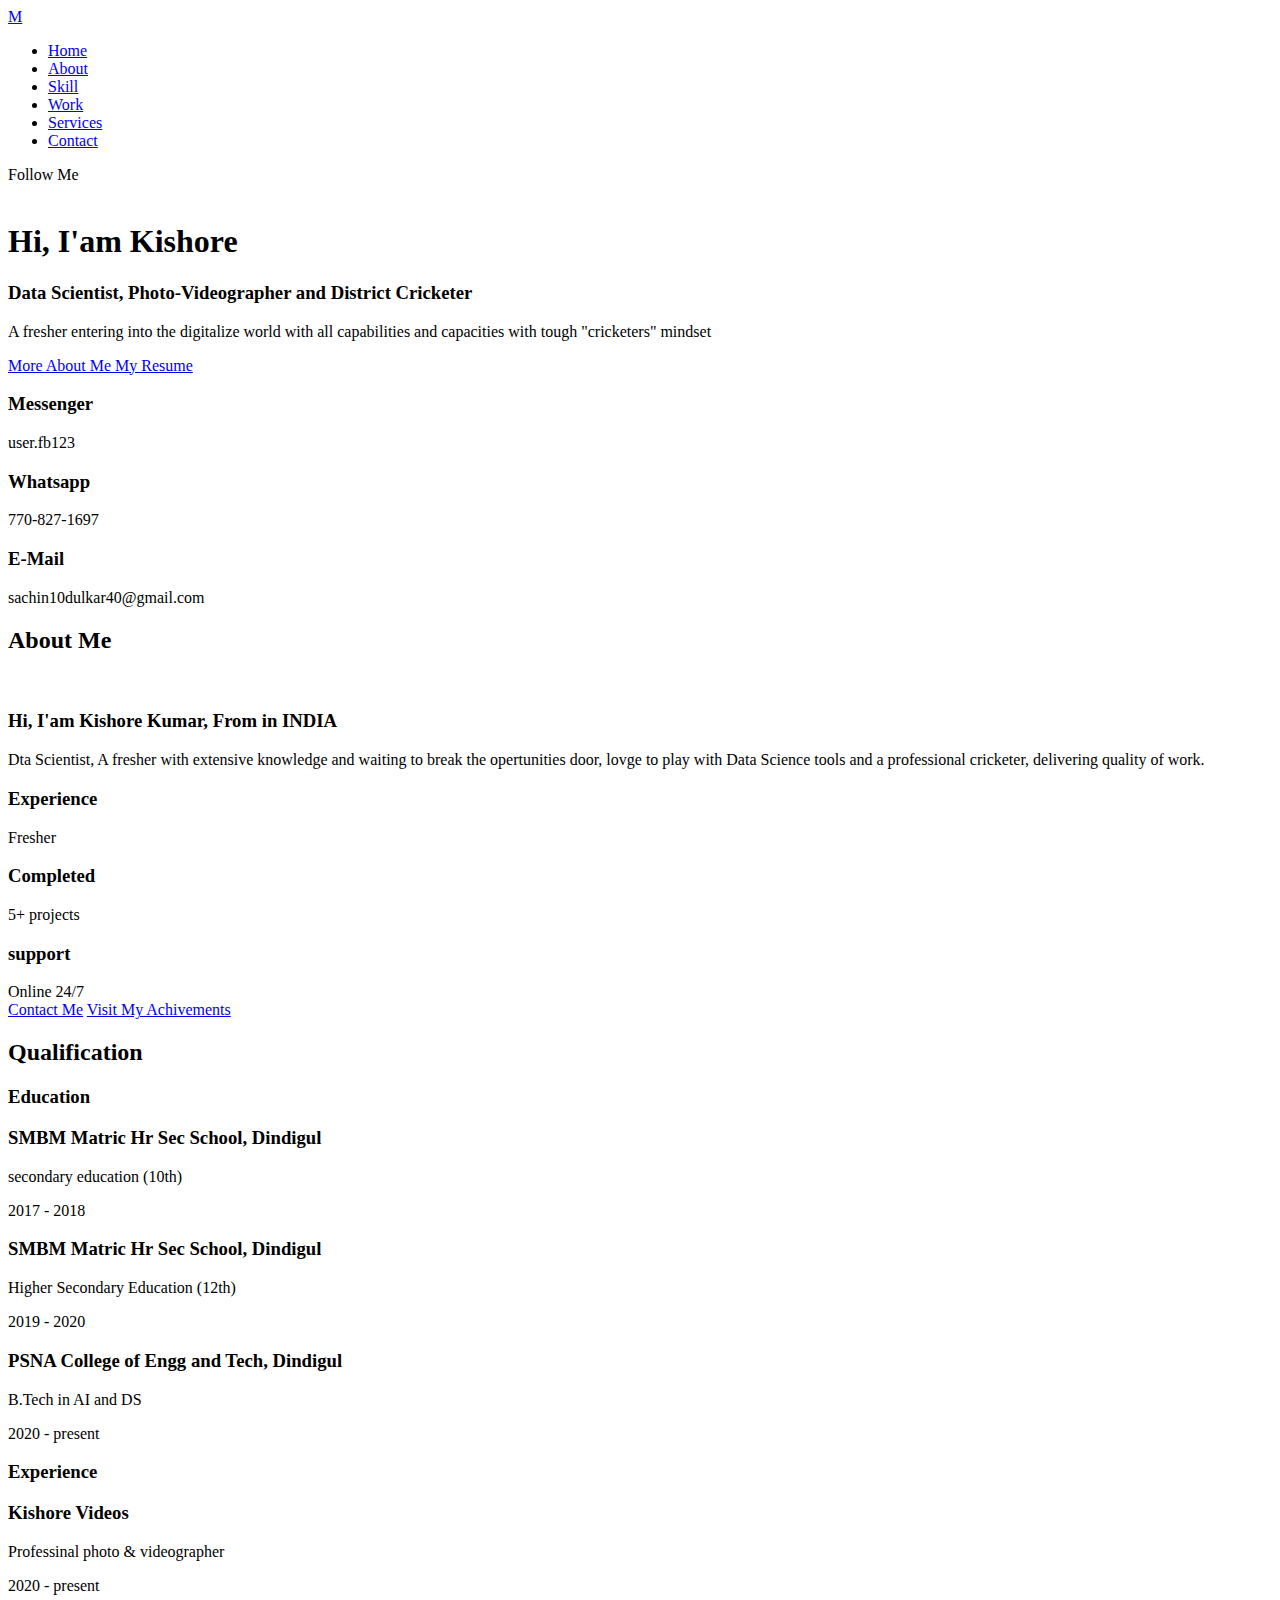
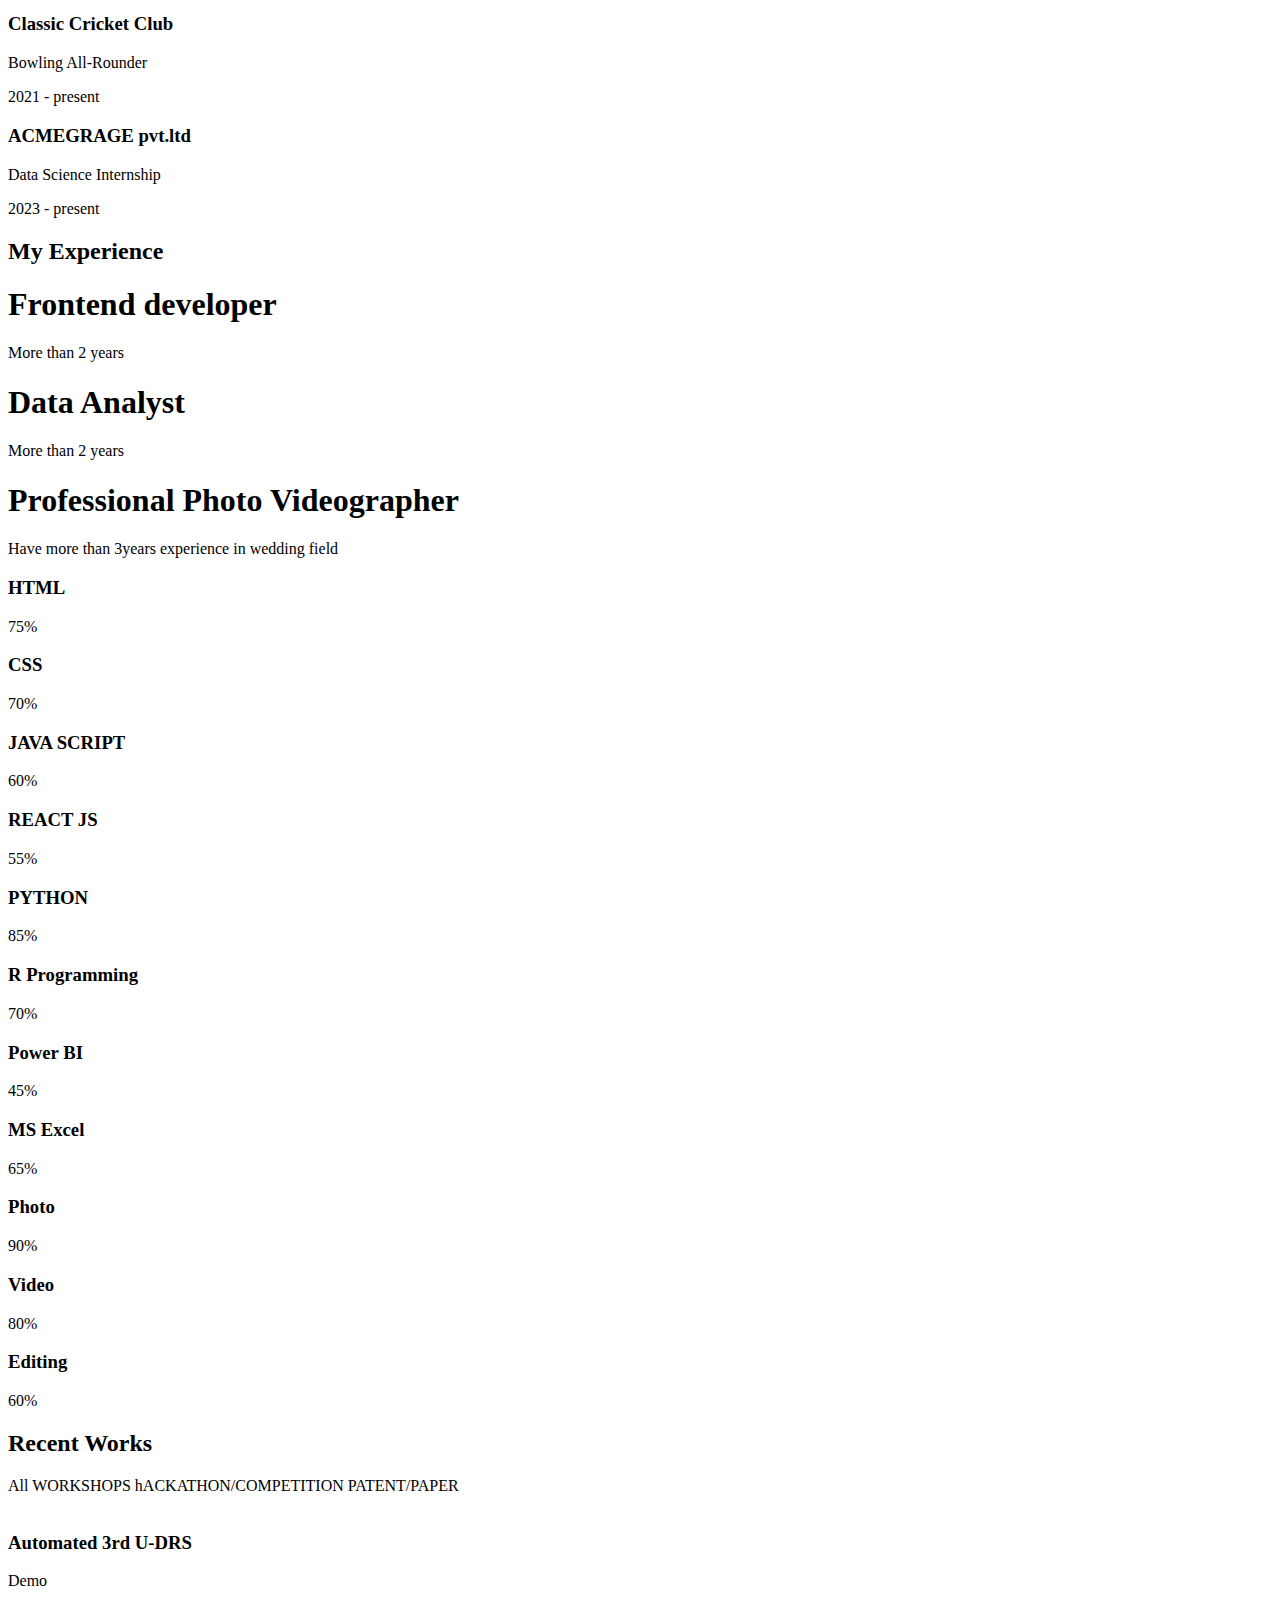
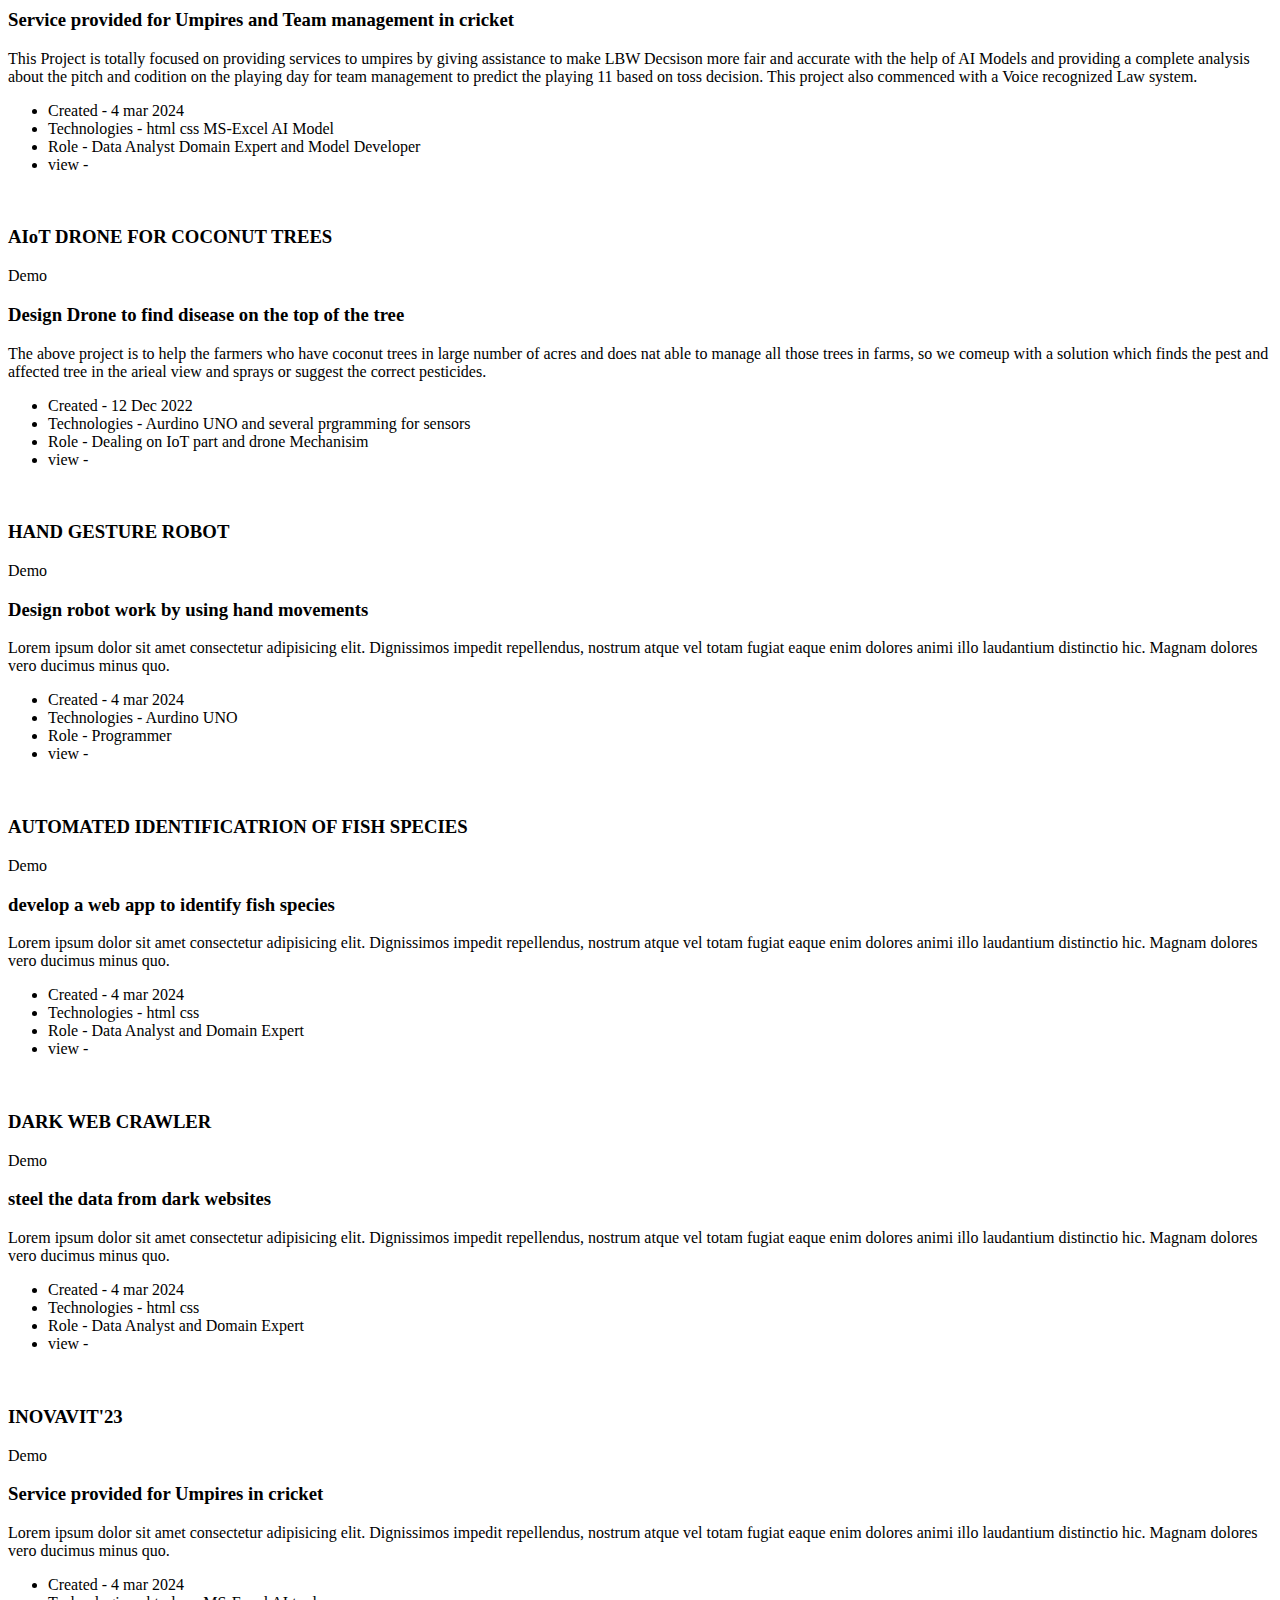
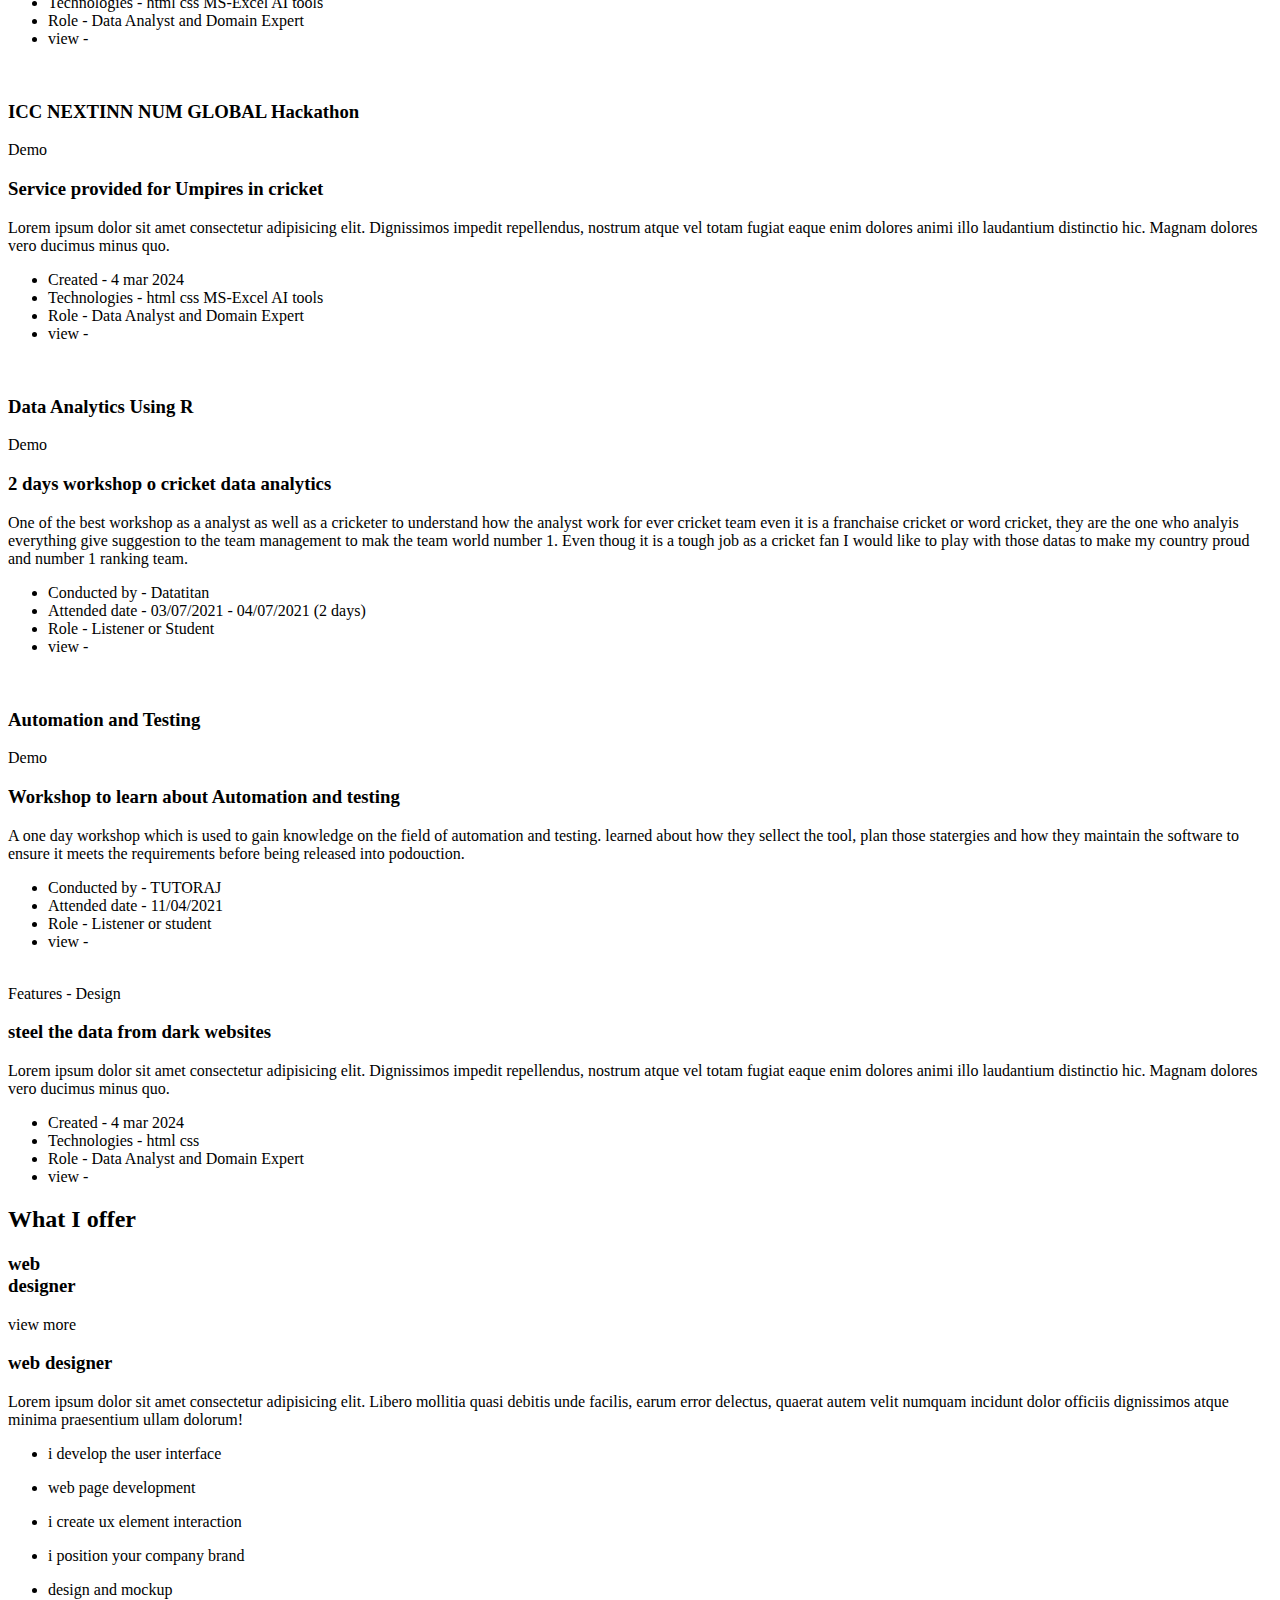
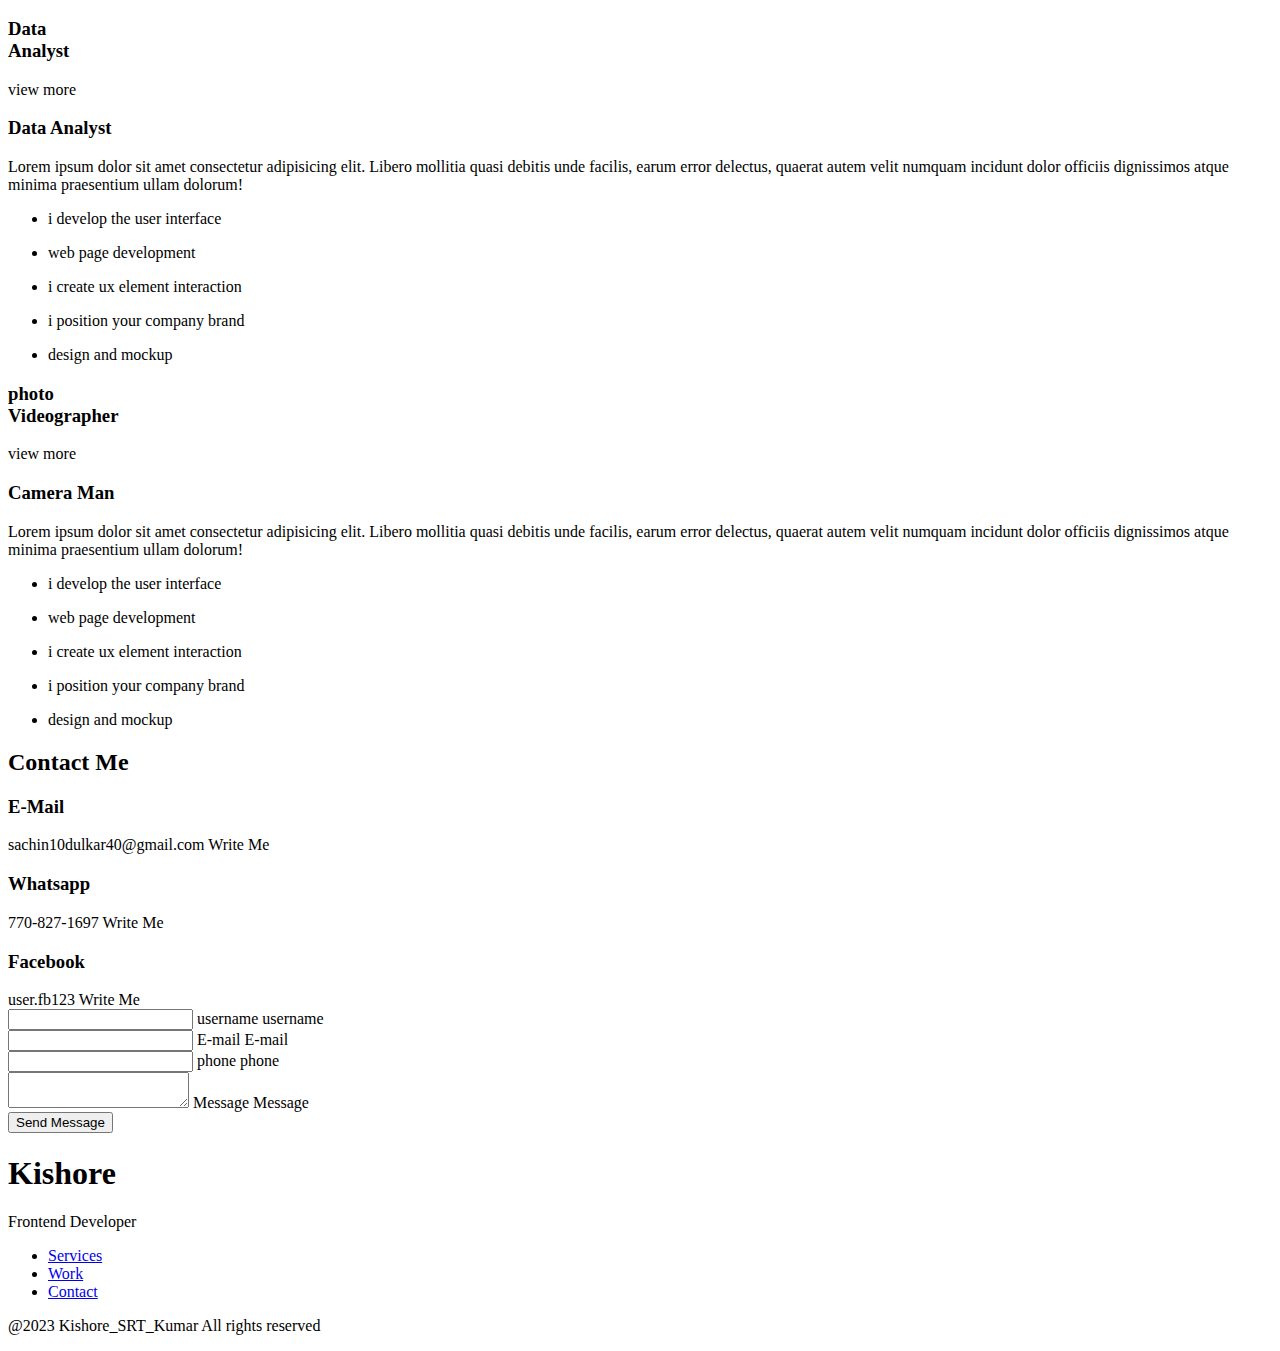
==== index.html @ acff7d3e "Add files via upload" ====
<!DOCTYPE html>
<html lang="en">
<head>
    <meta charset="UTF-8">
    <meta http-equiv="X-UA-Compatible" content="IE=edge">
    <meta name="viewport" content="width=device-width, initial-scale=1.0">
    <!--=============unicrons==================-->
    <link rel="stylesheet" href="https://unicons.iconscout.com/release/v4.0.8/css/line.css">

    <!-- ==============main==================-->
    <link rel="stylesheet" href="C:\Users\sachi\OneDrive\Desktop\main portfolio\style.css">

    <title>RESPONSIVE PORTFOLIO WEBSITE - KISHORE KUMAR</title>
</head>
<body>
    <!--=============SIDEBAR=======================-->
    <div class="nav__toggle" id="nav-toggle">
        <i class="uil uil-bars"></i>
    </div>
    <aside class="sidebar" id="sidebar">
        <nav class="nav">
            <div class="nav__logo">
                <a href="index.html" class="nav__logo-text">M</a>
            </div>

            <div class="nav__menu">
                <div class="menu">
                    <ul class="nav__list">
                        <li class="nav__item">
                            <a href="#home" class="nav__link active-link">Home</a>
                        </li>
                        <li class="nav__item">
                            <a href="#about" class="nav__link">About</a>
                        </li>
                        <li class="nav__item">
                            <a href="#skills" class="nav__link">Skill</a>
                        </li>
                        <li class="nav__item">
                            <a href="#work" class="nav__link">Work</a>
                        </li>
                        <li class="nav__item">
                            <a href="#services" class="nav__link">Services</a>
                        </li>
                        <li class="nav__item">
                            <a href="#contact" class="nav__link">Contact</a>
                        </li>
                    </ul>
                </div>
            </div>
            <div class="btn__share">
                <i class="uil uil-share-alt social__share"></i>
            </div>

            <div class="nav__close" id="nav-close">
                <i class="uil uil-times"></i>
            </div>
        </nav>
    </aside>



    <!--=============MAIN=========================-->
    <main class="main">
        <!-- =========== home =============-->
        <section class="home" id="home">
            <div class="home__container container grid">
                <div class="home__social">
                    <span class="home__social-follow">Follow Me</span>
                    <div class="home__social-links">
                        <a href="https://www.facebook.com/profile.php?id=100059919452639&mibextid=ZbWKwL" target="_blank" class="home__social-link">
                            <i class="uil uil-facebook-f"></i>
                        </a>
                        <a href="https://instagram.com/_t0ruk_makt0_?igshid=MzNlNGNkZWQ4Mg==" target="_blank" class="home__social-link">
                            <i class="uil uil-instagram"></i>
                        </a>
                        <a href="https://www.facebook.com/profile.php?id=100059919452639&mibextid=ZbWKwL" target="_blank" class="home__social-link">
                            <i class="uil uil-linkedin-alt"></i>
                        </a>
                        <a href="https://cricheroes.in/player-profile/11528991/Kishore-kumar" target="_blank" class="home__social-link">
                            <i class="uil uil-tennis-ball"></i>
                        </a>
                    </div>
                </div>

                <img src="C:\Users\sachi\OneDrive\Desktop\main portfolio\home img.jpg" alt="" class="home__img">
                <div class="home__data">
                    <h1 class="home__title">Hi, I'am Kishore</h1>
                    <h3 class="home__subtitle">Data Scientist, Photo-Videographer and District Cricketer</h3>
                    <p class="home__description">A fresher entering into the digitalize world with all capabilities and capacities with tough "cricketers" mindset</p>
                    <a href="#about" class="button"><i class="uil uil-user button__icon"></i>
                    More About Me
                    </a>
                    <a href="https://drive.google.com/file/d/1rPDq2zQLN127MiNnjxz1izMd4BYCTi8-/view?usp=drive_link" class="button"><i class="uil uil-user button__icon"></i>
                    My Resume
                    </a>
                </div>

                <div class="my__info">
                    <div class="info__item">
                        <i class="uil uil-facebook-messenger info__icon"></i>

                        <div>
                            <h3 class="info__title">Messenger</h3>
                            <span class="info__subtitle">user.fb123</span>
                        </div>
                    </div>

                    <div class="info__item">
                        <i class="uil uil-whatsapp info__icon"></i>

                        <div>
                            <h3 class="info__title">Whatsapp</h3>
                            <span class="info__subtitle">770-827-1697</span>
                        </div>
                    </div>

                    <div class="info__item">
                        <i class="uil uil-envelope-edit info__icon"></i>

                        <div>
                            <h3 class="info__title">E-Mail</h3>
                            <span class="info__subtitle">sachin10dulkar40@gmail.com</span>
                        </div>
                    </div>
                </div>
            </div>
        </section>

        <!--======about=======-->
        <section class="about section" id="about">
            <h2 data-heading="My Intro" class="section__title">About Me</h2>

            <div class="about__container container grid">
                <img src="C:\Users\sachi\OneDrive\Desktop\main portfolio\home img.png" alt="" class="about__img">

                <div class="about__data">
                    <h3 class="about__heading">Hi, I'am Kishore Kumar, From in INDIA</h3>
                    <p class="about__description">Dta Scientist, A fresher with extensive knowledge and waiting to break the opertunities door,
                        lovge to play with Data Science tools and a professional cricketer, delivering quality of work.</p>
                        <div class="about__info grid">
                            <div class="about__box">
                                <i class="uil uil-award about__icon"></i>
                                <h3 class="about__title">Experience</h3>
                                <span class="about__subtitle">Fresher</span>
                            </div>

                            <div class="about__box">
                                <i class="uil uil-suitcase-alt about__icon"></i>
                                <h3 class="about__title">Completed</h3>
                                <span class="about__subtitle">5+ projects</span>
                            </div>

                            <div class="about__box">
                                <i class="uil uil-headphones-alt about__icon"></i>
                                <h3 class="about__title">support</h3>
                                <span class="about__subtitle">Online 24/7</span>
                            </div>
                        </div>
                        <a href="#contact" class="button"><i class="uil uil-navigator button__icon"></i>
                        Contact Me</a>

                        <a href="C:\Users\sachi\OneDrive\Desktop\main portfolio\certificate.html" class="button"><i class="uil uil-navigator button__icon"></i>
                            Visit My Achivements</a>
                </div>
            </div>
        </section>

        <!--======qualification=======-->
        <seciton class="qualification section">
            <h2 data-heading="My Journey" class="section__title">Qualification</h2>

            <div class="qualification__container container grid">
                <div class="Education">
                    <h3 class="qualification__title">
                        <i class="uil uil-graduation-cap"></i> Education
                    </h3>

                    <div class="timeline">
                        <div class="timeline__item">
                            <div class="circle__dot"></div>
                            <h3 class="timeline__title">SMBM Matric Hr Sec School, Dindigul</h3>
                            <p class="timeline__text">secondary education (10th)</p>
                            <span class="timeline__date"><i class="uil uil-calendar-alt"></i>
                            2017 - 2018
                            </span>
                        </div>

                        <div class="timeline__item">
                            <div class="circle__dot"></div>
                            <h3 class="timeline__title">SMBM Matric Hr Sec School, Dindigul</h3>
                            <p class="timeline__text">Higher Secondary Education (12th)</p>
                            <span class="timeline__date"><i class="uil uil-calendar-alt"></i>
                            2019 - 2020
                            </span>
                        </div>

                        <div class="timeline__item">
                            <div class="circle__dot"></div>
                            <h3 class="timeline__title">PSNA College of Engg and Tech, Dindigul</h3>
                            <p class="timeline__text">B.Tech in AI and DS</p>
                            <span class="timeline__date"><i class="uil uil-calendar-alt"></i>
                            2020 - present
                            </span>
                        </div>
                    </div>
                </div>

                <div class="experience">
                    <h3 class="qualification__title">
                        <i class="uil uil-suitcase"></i> Experience
                    </h3>

                    <div class="timeline">
                        <div class="timeline__item">
                            <div class="circle__dot"></div>
                            <h3 class="timeline__title">Kishore Videos</h3>
                            <p class="timeline__text">Professinal photo & videographer</p>
                            <span class="timeline__date"><i class="uil uil-calendar-alt"></i>
                            2020 - present
                            </span>
                        </div>

                        <div class="timeline__item">
                            <div class="circle__dot"></div>
                            <h3 class="timeline__title">Classic Cricket Club</h3>
                            <p class="timeline__text">Bowling All-Rounder</p>
                            <span class="timeline__date"><i class="uil uil-calendar-alt"></i>
                            2021 - present
                            </span>
                        </div>

                        <div class="timeline__item">
                            <div class="circle__dot"></div>
                            <h3 class="timeline__title">ACMEGRAGE pvt.ltd</h3>
                            <p class="timeline__text">Data Science Internship</p>
                            <span class="timeline__date"><i class="uil uil-calendar-alt"></i>
                            2023 - present
                            </span>
                        </div>
                    </div>
                </div>
            </div>
        </seciton>

        <!--======skill=======-->
        <section class="skills section" id="skills">
            <h2 data-heading="My Abilities" class="section__title">My Experience</h2>

            <div class="skills__container container grid">
                <div class="skills__tabs">
                    <div class="skills__header skills__active" data-target="#frontend">
                        <i class="uil uil-brackets-curly skills__icon"></i>

                        <div>
                            <h1 class="skills__title">Frontend developer</h1>
                            <span class="skills__subtitle">More than 2 years</span>
                        </div>
                        <i class="uil uil-angle-down skills__arrow"></i>
                    </div>

                    <div class="skills__header" data-target="#analytics">
                        <i class="uil uil-database skills__icon"></i>

                        <div>
                            <h1 class="skills__title">Data Analyst</h1>
                            <span class="skills__subtitle">More than 2 years</span>
                        </div>
                        <i class="uil uil-angle-down skills__arrow"></i>
                    </div>

                    <div class="skills__header" data-target="#Photo-Videographer">
                        <i class="uil uil-tennis-ball skills__icon"></i>

                        <div>
                            <h1 class="skills__title">Professional Photo Videographer</h1>
                            <span class="skills__subtitle">Have more than 3years experience in wedding field</span>
                        </div>
                        <i class="uil uil-angle-down skills__arrow"></i>
                    </div>
                </div>

                <div class="skills__content">
                    <div class="skills__group skills__active" data-content id="frontend">
                        <div class="skills__list grid">
                            <div class="skills__data">
                                <div class="skills__titles">
                                    <h3 class="skills__name">HTML</h3>
                                    <span class="skills__number">75%</span>
                                </div>
    
                                <div class="skills__bar">
                                    <span class="skills__percentage" style="width: 75%;"></span>
                                </div>
                            </div>

                            <div class="skills__data">
                                <div class="skills__titles">
                                    <h3 class="skills__name">CSS</h3>
                                    <span class="skills__number">70%</span>
                                </div>
    
                                <div class="skills__bar">
                                    <span class="skills__percentage" style="width: 70%;"></span>
                                </div>
                            </div>

                            <div class="skills__data">
                                <div class="skills__titles">
                                    <h3 class="skills__name">JAVA SCRIPT</h3>
                                    <span class="skills__number">60%</span>
                                </div>
    
                                <div class="skills__bar">
                                    <span class="skills__percentage" style="width: 60%;"></span>
                                </div>
                            </div>

                            <div class="skills__data">
                                <div class="skills__titles">
                                    <h3 class="skills__name">REACT JS</h3>
                                    <span class="skills__number">55%</span>
                                </div>
    
                                <div class="skills__bar">
                                    <span class="skills__percentage" style="width: 55%;"></span>
                                </div>
                            </div>
                        </div>
                    </div>

                    <div class="skills__group" data-content id="analytics">
                        <div class="skills__list grid">
                            <div class="skills__data">
                                <div class="skills__titles">
                                    <h3 class="skills__name">PYTHON</h3>
                                    <span class="skills__number">85%</span>
                                </div>
    
                                <div class="skills__bar">
                                    <span class="skills__percentage" style="width: 85%;"></span>
                                </div>
                            </div>

                            <div class="skills__data">
                                <div class="skills__titles">
                                    <h3 class="skills__name">R Programming</h3>
                                    <span class="skills__number">70%</span>
                                </div>
    
                                <div class="skills__bar">
                                    <span class="skills__percentage" style="width: 70%;"></span>
                                </div>
                            </div>

                            <div class="skills__data">
                                <div class="skills__titles">
                                    <h3 class="skills__name">Power BI</h3>
                                    <span class="skills__number">45%</span>
                                </div>
    
                                <div class="skills__bar">
                                    <span class="skills__percentage" style="width: 45%;"></span>
                                </div>
                            </div>

                            <div class="skills__data">
                                <div class="skills__titles">
                                    <h3 class="skills__name">MS Excel</h3>
                                    <span class="skills__number">65%</span>
                                </div>
    
                                <div class="skills__bar">
                                    <span class="skills__percentage" style="width: 65%;"></span>
                                </div>
                            </div>
                        </div>
                    </div>

                    <div class="skills__group" data-content id="Photo-Videographer">
                        <div class="skills__list grid">
                            <div class="skills__data">
                                <div class="skills__titles">
                                    <h3 class="skills__name">Photo</h3>
                                    <span class="skills__number">90%</span>
                                </div>
    
                                <div class="skills__bar">
                                    <span class="skills__percentage" style="width: 95%;"></span>
                                </div>
                            </div>

                            <div class="skills__data">
                                <div class="skills__titles">
                                    <h3 class="skills__name">Video</h3>
                                    <span class="skills__number">80%</span>
                                </div>
    
                                <div class="skills__bar">
                                    <span class="skills__percentage" style="width: 80%;"></span>
                                </div>
                            </div>

                            <div class="skills__data">
                                <div class="skills__titles">
                                    <h3 class="skills__name">Editing</h3>
                                    <span class="skills__number">60%</span>
                                </div>
    
                                <div class="skills__bar">
                                    <span class="skills__percentage" style="width: 60%;"></span>
                                </div>
                            </div>
                        </div>
                    </div>
                </div>
            </div>
        </section>

        <!--======work=======-->
        <section class ="work section" id="work">
            <h2 data-heading="My Portfolio" class="section__title">Recent Works</h2>

            <div class="work__filters">
                <span class="work__item active-work" data-filter="all">All</span>
                <span class="work__item" data-filter=".workshop">WORKSHOPS</span>
                <span class="work__item" data-filter=".handc">hACKATHON/COMPETITION</span>
                <span class="work__item" data-filter=".pandp">PATENT/PAPER</span>
               
           </div>
           <div class="work__container container grid">
               <div class="work__card mix pandp">
                   <img src="C:\Users\sachi\OneDrive\Desktop\main portfolio\drs IMAGE.jpeg" alt="" class="work__img">
                   <h3 class="work__title">Automated 3rd U-DRS</h3>
                   <span class="work__button">Demo
                       <i class="uil uil-arrow-right work__button-icon"></i>
                   </span>
                   <div class="portfolio__item-details">
                        <h3 class="details__title">Service provided for Umpires and Team management in cricket</h3>
                        <p class="details__description">This Project is totally focused on providing services to umpires by giving assistance to make LBW Decsison more fair and accurate with the help of AI Models and 
                            providing a complete analysis about the pitch and codition on the playing day for team management to predict the playing 11 based on toss decision. This project also commenced with a Voice recognized Law system.</p>
                        <ul class="details__info">
                            <li>Created - <span> 4 mar 2024</span></li>
                            <li>Technologies - <span> html css MS-Excel AI Model</span></li>
                            <li>Role - <span> Data Analyst Domain Expert and Model Developer</span></li>
                            <li>view - <span></li>
                        </ul>
                   </div>
               </div>


               <div class="work__card mix pandp">
                <img src="C:\Users\sachi\OneDrive\Desktop\main portfolio\drone img.jpg" alt="" class="work__img">
                <h3 class="work__title">AIoT DRONE FOR COCONUT TREES</h3>
                <span class="work__button">Demo
                    <i class="uil uil-arrow-right work__button-icon"></i>
                </span>
                <div class="portfolio__item-details">
                     <h3 class="details__title">Design Drone to find disease on the top of the tree</h3>
                     <p class="details__description">The above project is to help the farmers who have coconut trees in large number of acres and does nat able to manage all those trees in farms, so we comeup with a solution which finds the pest and affected tree in the arieal view and sprays or suggest the correct pesticides.</p>
                     <ul class="details__info">
                         <li>Created - <span> 12 Dec 2022</span></li>
                         <li>Technologies - <span> Aurdino UNO and several prgramming for sensors </span></li>
                         <li>Role - <span> Dealing on IoT part and drone Mechanisim</span></li>
                         <li>view - <span></li>
                     </ul>
                </div>
               </div>


               <div class="work__card mix workshop">
                <img src="C:\Users\sachi\OneDrive\Desktop\main portfolio\bot.jpg" alt="" class="work__img">
                <h3 class="work__title">HAND GESTURE ROBOT</h3>
                <span class="work__button">Demo
                    <i class="uil uil-arrow-right work__button-icon"></i>
                </span>
                <div class="portfolio__item-details">
                     <h3 class="details__title">Design robot work by using hand movements</h3>
                     <p class="details__description">Lorem ipsum dolor sit amet consectetur adipisicing elit. Dignissimos impedit repellendus, nostrum atque vel totam fugiat eaque enim dolores animi illo laudantium distinctio hic. Magnam dolores vero ducimus minus quo.</p>
                     <ul class="details__info">
                         <li>Created - <span> 4 mar 2024</span></li>
                         <li>Technologies - <span>Aurdino UNO </span></li>
                         <li>Role - <span> Programmer</span></li>
                         <li>view - <span></li>
                     </ul>
                </div>
               </div>


               <div class="work__card mix handc">
                <img src="C:\Users\sachi\OneDrive\Desktop\main portfolio\fish.jfif" alt="" class="work__img">
                <h3 class="work__title">AUTOMATED IDENTIFICATRION OF FISH SPECIES</h3>
                <span class="work__button">Demo
                    <i class="uil uil-arrow-right work__button-icon"></i>
                </span>
                <div class="portfolio__item-details">
                     <h3 class="details__title">develop a web app to identify fish species</h3>
                     <p class="details__description">Lorem ipsum dolor sit amet consectetur adipisicing elit. Dignissimos impedit repellendus, nostrum atque vel totam fugiat eaque enim dolores animi illo laudantium distinctio hic. Magnam dolores vero ducimus minus quo.</p>
                     <ul class="details__info">
                         <li>Created - <span> 4 mar 2024</span></li>
                         <li>Technologies - <span> html css </span></li>
                         <li>Role - <span> Data Analyst and Domain Expert</span></li>
                         <li>view - <span></li>
                     </ul>
                </div>
               </div>


               <div class="work__card mix handc">
                <img src="C:\Users\sachi\OneDrive\Desktop\main portfolio\dark web.jfif" alt="" class="work__img">
                <h3 class="work__title">DARK  WEB CRAWLER</h3>
                <span class="work__button">Demo
                    <i class="uil uil-arrow-right work__button-icon"></i>
                </span>
                <div class="portfolio__item-details">
                     <h3 class="details__title">steel the data from dark websites</h3>
                     <p class="details__description">Lorem ipsum dolor sit amet consectetur adipisicing elit. Dignissimos impedit repellendus, nostrum atque vel totam fugiat eaque enim dolores animi illo laudantium distinctio hic. Magnam dolores vero ducimus minus quo.</p>
                     <ul class="details__info">
                         <li>Created - <span> 4 mar 2024</span></li>
                         <li>Technologies - <span> html css </span></li>
                         <li>Role - <span> Data Analyst and Domain Expert</span></li>
                         <li>view - <span></li>
                     </ul>
                </div>
               </div>
              
               <div class="work__card mix handc">
                    <img src="C:\Users\sachi\OneDrive\Desktop\main portfolio\competition.jpg" alt="" class="work__img">
                    <h3 class="work__title">INOVAVIT'23</h3>
                    <span class="work__button">Demo
                        <i class="uil uil-arrow-right work__button-icon"></i>
                    </span>
                    <div class="portfolio__item-details">
                         <h3 class="details__title">Service provided for Umpires in cricket</h3>
                         <p class="details__description">Lorem ipsum dolor sit amet consectetur adipisicing elit. Dignissimos impedit repellendus, nostrum atque vel totam fugiat eaque enim dolores animi illo laudantium distinctio hic. Magnam dolores vero ducimus minus quo.</p>
                         <ul class="details__info">
                             <li>Created - <span> 4 mar 2024</span></li>
                             <li>Technologies - <span> html css MS-Excel AI tools</span></li>
                             <li>Role - <span> Data Analyst and Domain Expert</span></li>
                             <li>view - <span></li>
                         </ul>
                    </div>
                </div>
                
                <div class="work__card mix handc">
                        <img src="C:\Users\sachi\OneDrive\Desktop\main portfolio\icc.jpg" alt="" class="work__img">
                        <h3 class="work__title">ICC NEXTINN NUM GLOBAL Hackathon</h3>
                        <span class="work__button">Demo
                            <i class="uil uil-arrow-right work__button-icon"></i>
                        </span>
                        <div class="portfolio__item-details">
                            <h3 class="details__title">Service provided for Umpires in cricket</h3>
                            <p class="details__description">Lorem ipsum dolor sit amet consectetur adipisicing elit. Dignissimos impedit repellendus, nostrum atque vel totam fugiat eaque enim dolores animi illo laudantium distinctio hic. Magnam dolores vero ducimus minus quo.</p>
                            <ul class="details__info">
                                <li>Created - <span> 4 mar 2024</span></li>
                                <li>Technologies - <span> html css MS-Excel AI tools</span></li>
                                <li>Role - <span> Data Analyst and Domain Expert</span></li>
                                <li>view - <span></li>
                            </ul>
                        </div>
                    </div>
                    
                    <div class="work__card mix workshop">
                            <img src="C:\Users\sachi\OneDrive\Desktop\main portfolio\Data_Analytics.avif" alt="" class="work__img">
                            <h3 class="work__title">Data Analytics Using R</h3>
                            <span class="work__button">Demo
                                <i class="uil uil-arrow-right work__button-icon"></i>
                            </span>
                            <div class="portfolio__item-details">
                                <h3 class="details__title">2 days workshop o cricket data analytics</h3>
                                <p class="details__description">One of the best workshop as a analyst as well as a cricketer to understand how the analyst work for ever cricket team even it is a franchaise cricket or word cricket, they are the one who analyis everything give suggestion to the team management to mak the team world number 1. Even thoug it is a tough job as a cricket fan I would like to play with those datas to make my country proud and number 1 ranking team.</p>
                                <ul class="details__info">
                                    <li>Conducted by - <span> Datatitan</span></li>
                                    <li>Attended date - <span> 03/07/2021 - 04/07/2021 (2 days)</span></li>
                                    <li>Role - <span> Listener or Student</span></li>
                                    <li>view - <span></li>
                                </ul>
                            </div>
                        </div>
                        
                        <div class="work__card mix workshop">
                            <img src="C:\Users\sachi\OneDrive\Desktop\main portfolio\automation.png" alt="" class="work__img">
                            <h3 class="work__title">Automation and Testing</h3>
                            <span class="work__button">Demo
                                <i class="uil uil-arrow-right work__button-icon"></i>
                            </span>
                                <div class="portfolio__item-details">
                                    <h3 class="details__title">Workshop to learn about Automation and testing</h3>
                                    <p class="details__description">A one day workshop which is used to gain knowledge on the field of automation and testing. learned about how they sellect the tool, plan those statergies and how they maintain the software to ensure it meets the requirements before being released into podouction.</p>
                                    <ul class="details__info">
                                        <li>Conducted by - <span> TUTORAJ</span></li>
                                        <li>Attended date - <span>11/04/2021</span></li>
                                        <li>Role - <span> Listener or student</span></li>
                                        <li>view - <span></li>
                                    </ul>
                                </div>
                        </div>

               
            </div>
        </section>

        <!-- portfolio poupup -->
        <div class="portfolio__popup">
          <div class="portfolio__popup-inner">
            <div class="portfolio__popup-content grid">
                <span class="portfolio__popup-close"><i class="uil uil-times"></i></span>
                <div class="pp__thumbnail">
                    <img src="C:\Users\VIDEOS\OneDrive\Desktop\portfolio\dark web.jfif" alt="" class="portfolio__popup-img">
                </div>
                <div class="portfolio__popup-info">
                    <div class="portfolio__popup-subtitle">Features - <span>Design</span></div>
                    <div class="portfolio__popup-body">
                        <h3 class="details__title">steel the data from dark websites</h3>
                        <p class="details__description">Lorem ipsum dolor sit amet consectetur adipisicing elit. Dignissimos impedit repellendus, nostrum atque vel totam fugiat eaque enim dolores animi illo laudantium distinctio hic. Magnam dolores vero ducimus minus quo.</p>
                        <ul class="details__info">
                           <li>Created - <span> 4 mar 2024</span></li>
                           <li>Technologies - <span> html css </span></li>
                           <li>Role - <span> Data Analyst and Domain Expert</span></li>
                           <li>view - <span></li>
                        </ul>
                    </div>
                </div>
            </div>
          </div>
        </div>

        <!--======service=======-->
        <section class="services section" id="services">
            <h2 data-heading="Services" class="section__title">What I offer</h2>

            <div class="services__container container grid">
                <div class="services__content">
                    <div>
                        <i class="uil uil-web-grid services__icon"></i>
                        <h3 class="services__title"> web <br> designer</h3>
                    </div>

                    <span class="services__button">
                        view more <i class="uil uil-arrow-right services__button-icon"></i>
                    </span>

                    <div class="services__modal">
                        <div class="services__modal-content">
                            <i class="uil uil-times services__modal-close"></i>

                            <h3 class="services__modal-title">web designer</h3>
                            <p class="services__modal-description">Lorem ipsum dolor sit amet consectetur adipisicing elit. Libero mollitia quasi debitis unde facilis, earum error delectus, quaerat autem velit numquam incidunt dolor officiis dignissimos atque minima praesentium ullam dolorum!</p>

                            <ul class="services__modal-services grid">
                                <li class="services__modal-service">
                                    <i class="uil uil-check-circle services__modal-icon"></i>
                                    <p class="services__modal-info">i develop the user interface</p>
                                </li>
                                <li class="services__modal-service">
                                    <i class="uil uil-check-circle services__modal-icon"></i>
                                    <p class="services__modal-info">web page development</p>
                                </li>
                                <li class="services__modal-service">
                                    <i class="uil uil-check-circle services__modal-icon"></i>
                                    <p class="services__modal-info">i create ux element interaction</p>
                                </li>
                                <li class="services__modal-service">
                                    <i class="uil uil-check-circle services__modal-icon"></i>
                                    <p class="services__modal-info">i position your company brand</p>
                                </li>
                                <li class="services__modal-service">
                                    <i class="uil uil-check-circle services__modal-icon"></i>
                                    <p class="services__modal-info">design and mockup</p>
                                </li>
                            </ul>
                        </div>
                    </div>
                </div>

                <div class="services__content">
                    <div>
                        <i class="uil uil-database services__icon"></i>
                        <h3 class="services__title"> Data <br> Analyst</h3>
                    </div>

                    <span class="services__button">
                        view more <i class="uil uil-arrow-right services__button-icon"></i>
                    </span>

                    <div class="services__modal">
                        <div class="services__modal-content">
                            <i class="uil uil-times services__modal-close"></i>

                            <h3 class="services__modal-title">Data Analyst</h3>
                            <p class="services__modal-description">Lorem ipsum dolor sit amet consectetur adipisicing elit. Libero mollitia quasi debitis unde facilis, earum error delectus, quaerat autem velit numquam incidunt dolor officiis dignissimos atque minima praesentium ullam dolorum!</p>

                            <ul class="services__modal-services grid">
                                <li class="services__modal-service">
                                    <i class="uil uil-check-circle services__modal-icon"></i>
                                    <p class="services__modal-info">i develop the user interface</p>
                                </li>
                                <li class="services__modal-service">
                                    <i class="uil uil-check-circle services__modal-icon"></i>
                                    <p class="services__modal-info">web page development</p>
                                </li>
                                <li class="services__modal-service">
                                    <i class="uil uil-check-circle services__modal-icon"></i>
                                    <p class="services__modal-info">i create ux element interaction</p>
                                </li>
                                <li class="services__modal-service">
                                    <i class="uil uil-check-circle services__modal-icon"></i>
                                    <p class="services__modal-info">i position your company brand</p>
                                </li>
                                <li class="services__modal-service">
                                    <i class="uil uil-check-circle services__modal-icon"></i>
                                    <p class="services__modal-info">design and mockup</p>
                                </li>
                            </ul>
                        </div>
                    </div>
                </div>

                <div class="services__content">
                    <div>
                        <i class="uil uil-camera services__icon"></i>
                        <h3 class="services__title"> photo <br> Videographer</h3>
                    </div>

                    <span class="services__button">
                        view more <i class="uil uil-arrow-right services__button-icon"></i>
                    </span>

                    <div class="services__modal">
                        <div class="services__modal-content">
                            <i class="uil uil-times services__modal-close"></i>

                            <h3 class="services__modal-title">Camera Man</h3>
                            <p class="services__modal-description">Lorem ipsum dolor sit amet consectetur adipisicing elit. Libero mollitia quasi debitis unde facilis, earum error delectus, quaerat autem velit numquam incidunt dolor officiis dignissimos atque minima praesentium ullam dolorum!</p>

                            <ul class="services__modal-services grid">
                                <li class="services__modal-service">
                                    <i class="uil uil-check-circle services__modal-icon"></i>
                                    <p class="services__modal-info">i develop the user interface</p>
                                </li>
                                <li class="services__modal-service">
                                    <i class="uil uil-check-circle services__modal-icon"></i>
                                    <p class="services__modal-info">web page development</p>
                                </li>
                                <li class="services__modal-service">
                                    <i class="uil uil-check-circle services__modal-icon"></i>
                                    <p class="services__modal-info">i create ux element interaction</p>
                                </li>
                                <li class="services__modal-service">
                                    <i class="uil uil-check-circle services__modal-icon"></i>
                                    <p class="services__modal-info">i position your company brand</p>
                                </li>
                                <li class="services__modal-service">
                                    <i class="uil uil-check-circle services__modal-icon"></i>
                                    <p class="services__modal-info">design and mockup</p>
                                </li>
                            </ul>
                        </div>
                    </div>
                </div>
            </div>
        </section>

        <!--======contact=======-->
        <section class="contact section" id="contact">
            <h2 data-heading="Get in Touch" class="section__title">Contact Me</h2>

            <div class="contact__container container grid">
                <div class="contact__content">
                    <div class="contact__info">
                        <div class="contact__card">
                            <i class="uil uil-envelope-edit contact__card-icon"></i>
                            <h3 class="contact__card-title">E-Mail</h3>
                            <span class="contact__card-data">sachin10dulkar40@gmail.com</span>
                            <span class="contact__button">
                                Write Me <i class="uil uil-arrow-right contact__button-icon"></i>
                            </span>
                        </div>

                        <div class="contact__card">
                            <i class="uil uil-whatsapp contact__card-icon"></i>
                            <h3 class="contact__card-title">Whatsapp</h3>
                            <span class="contact__card-data">770-827-1697</span>
                            <span class="contact__button">
                                Write Me <i class="uil uil-arrow-right contact__button-icon"></i>
                            </span>
                        </div>

                        <div class="contact__card">
                            <i class="uil uil-facebook-messenger contact__card-icon"></i>
                            <h3 class="contact__card-title">Facebook</h3>
                            <span class="contact__card-data">user.fb123</span>
                            <span class="contact__button">
                                Write Me <i class="uil uil-arrow-right contact__button-icon"></i>
                            </span>
                        </div>
                    </div>
                </div>

                <div class="contact__content">
                    <form action="" class="contact__form">
                        <div class="input__container">
                            <input type="text" class="input">
                            <label for="">username</label>
                            <span>username</span>
                        </div>
                        <div class="input__container">
                            <input type="email" class="input">
                            <label for="">E-mail</label>
                            <span>E-mail</span>
                        </div>
                        <div class="input__container">
                            <input type="tel" class="input">
                            <label for="">phone</label>
                            <span>phone</span>
                        </div>
                        <div class="input__container textarea">
                            <textarea name="" id="" class="input"></textarea>
                            <label for="">Message</label>
                            <span>Message</span>
                        </div>
                        <button type="submit" class="button"><i class="uil uil-navigator button__icon"></i>
                            Send Message
                        </button>
                    </form>
                </div>
            </div>
        </section>

        <!--============footer==================-->
        <footer class="footer">
            <div class="footer__bg">
                <div class="footer__container container grid">
                    <div>
                        <h1 class="footer__title">Kishore</h1>
                        <span class="footer__subtitle">Frontend Developer</span>
                    </div>

                    <ul class="footer__links">
                        <li>
                            <a href="#services" class="footer__link">Services</a>
                        </li>
                        <li>
                            <a href="#work" class="footer__link">Work</a>
                        </li>
                        <li>
                            <a href="#contact" class="footer__link">Contact</a>
                        </li>
                    </ul>

                    <div class="footer__socials">
                        <a href="https://www.facebook.com/" target="_blank" class="footer__social">
                            <i class="uil uil-facebook-f"></i>
                        </a>
                        <a href="https://www.instagram.com/" target="_blank" class="footer__social">
                            <i class="uil uil-instagram"></i>
                        </a>
                        <a href="https://www.linkedin.com/" target="_blank" class="footer__social">
                            <i class="uil uil-linkedin-alt"></i>
                        </a>
                    </div>
                </div>

                <p class="footer__copy">@2023 Kishore_SRT_Kumar All rights reserved</p>
            </div>
        </footer>


    </main>
    

    <!--===============mixupfilter==============-->
    <script src ="C:\Users\sachi\OneDrive\Desktop\main portfolio\mixitup.min.js"></script>

    <!--===============main js==============-->
    <script src="C:\Users\sachi\OneDrive\Desktop\main portfolio\main.js"></script>
</body>
</html>
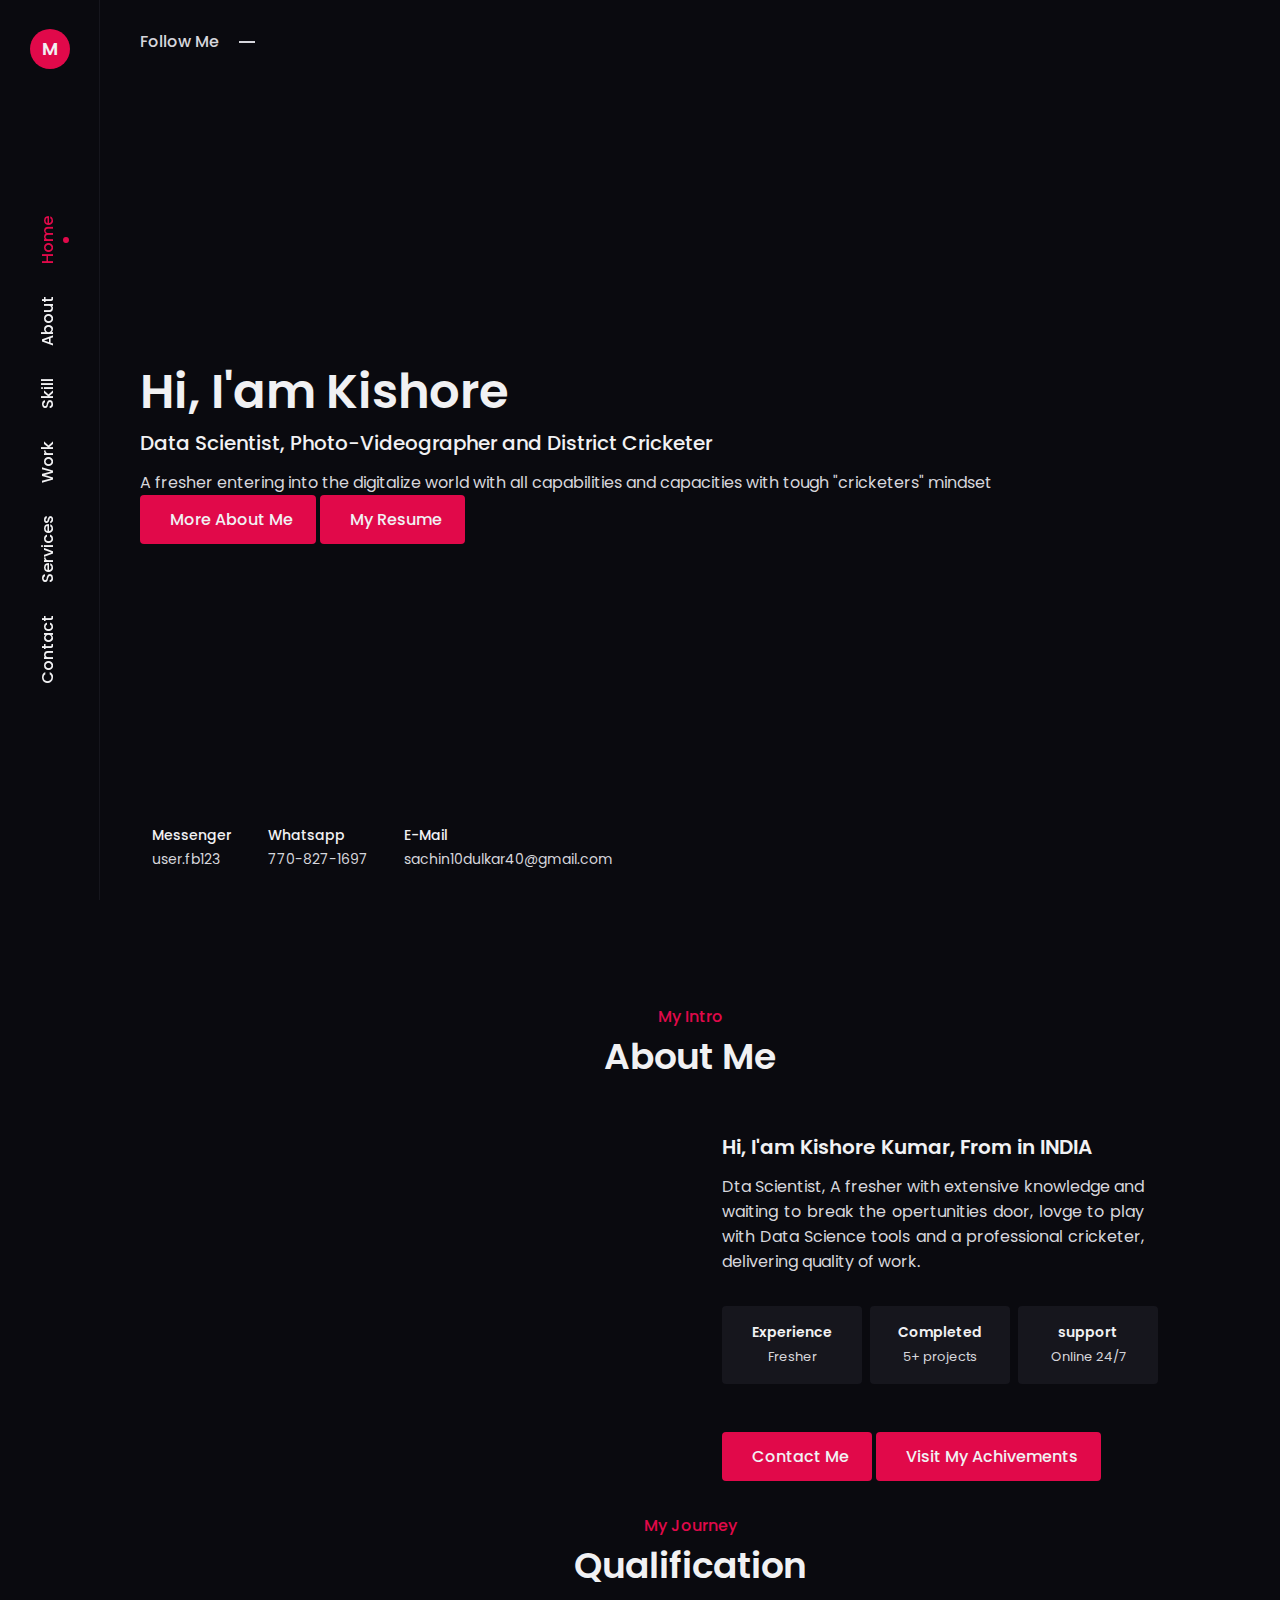
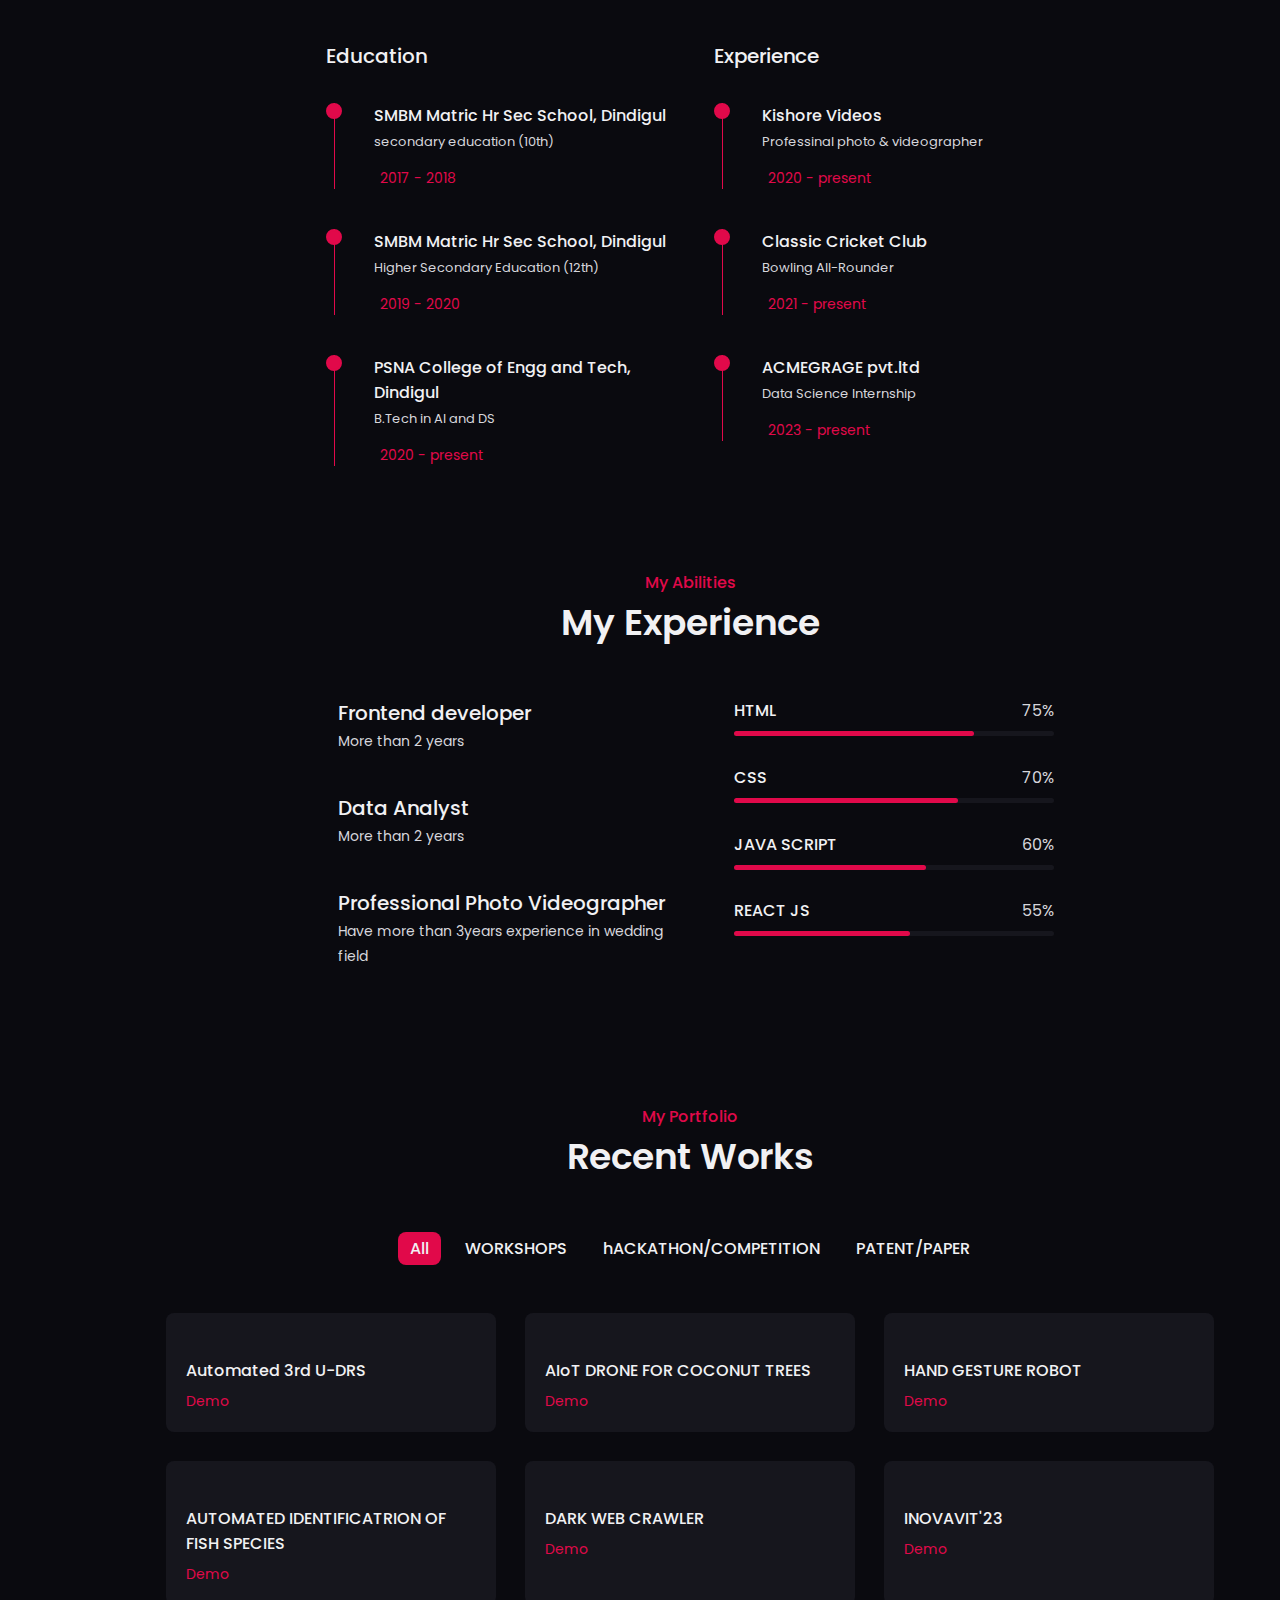
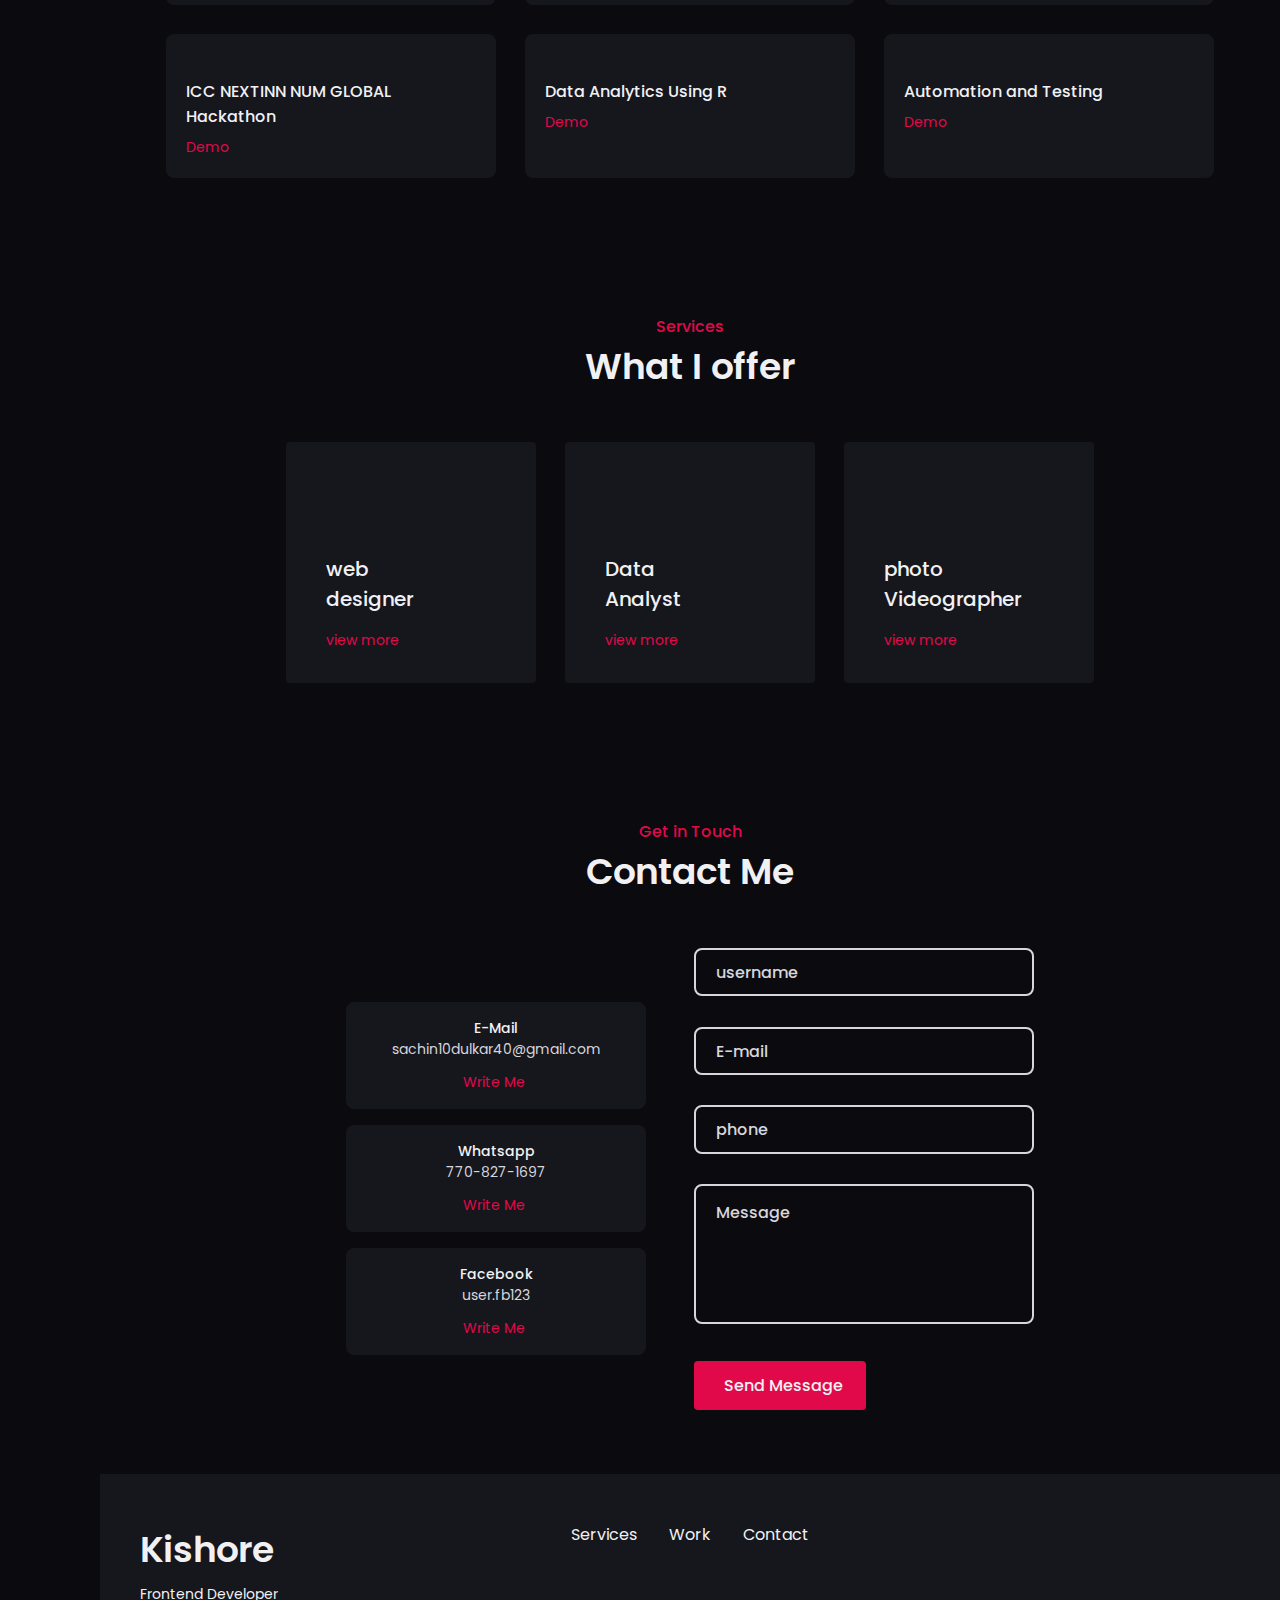
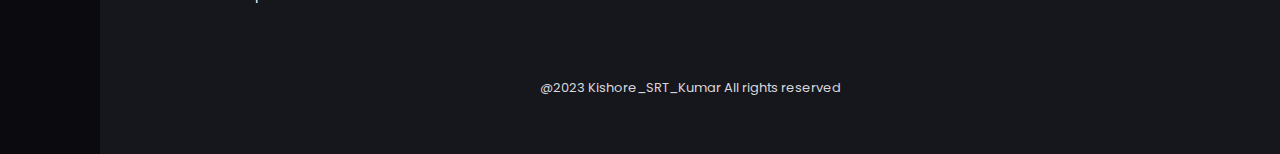
==== commit a64f5129: "Update index.html" ====
--- a/index.html
+++ b/index.html
@@ -8,7 +8,7 @@
     <link rel="stylesheet" href="https://unicons.iconscout.com/release/v4.0.8/css/line.css">
 
     <!-- ==============main==================-->
-    <link rel="stylesheet" href="C:\Users\sachi\OneDrive\Desktop\main portfolio\style.css">
+    <link rel="stylesheet" href="style.css">
 
     <title>RESPONSIVE PORTFOLIO WEBSITE - KISHORE KUMAR</title>
 </head>
@@ -874,4 +874,4 @@
     <!--===============main js==============-->
     <script src="C:\Users\sachi\OneDrive\Desktop\main portfolio\main.js"></script>
 </body>
-</html>+</html>
--- a/style.css
+++ b/style.css
@@ -0,0 +1,1467 @@
+/*===================== google fonts==================*/
+@import url('https://fonts.googleapis.com/css2?family=Poppins:wght@300;400;500;600&display=swap');
+
+/*======================variable css==================*/
+:root {
+    /*=======colors=====*/
+    --hue-color:242;
+
+    /* hsl color mode */
+    --skin-color: hsl(342, 92%, 46%);
+    --title-color: hsl(var(--hue-color), 8%, 95%);
+    --text-color: hsl(var(--hue-color), 8%, 85%);
+    --body-color: hsl(var(--hue-color), 19%, 5%);
+    --box-color: hsl(var(--hue-color), 14%, 10%);
+    --scroll-bar-color: hsl(var(--hue-color), 12%, 38%);
+    --scroll-thumb-color: hsl(var(--hue-color), 12%, 26%);
+    /*============ font and typography=========*/
+    --body-font: 'poppins', sans-serif;
+
+    /* .5rem = 8px, 1rem = 16px, 1.5rem = 24px ... */
+    --biggest-font-size: 3rem;
+    --h1-font-size: 2.25rem;
+    --h2-font-size: 1.5rem;
+    --h3-font-size: 1.25rem;
+    --normal-font-size: 1rem;
+    --small-font-size: .875rem;
+    --smaller-font-size: .813rem;
+
+    /*========= font weight =====*/
+    --font-medium: 500;
+    --font-bold: 600;
+
+    /*=======margenes bottom ========*/
+    --mb-0-25: .25rem;
+    --mb-0-5: .5rem;
+    --mb-0-75: .75rem;
+    --mb-1: 1rem;
+    --mb-1-5: 1.5rem;
+    --mb-2: 2rem;
+    --mb-2-5: 2.5rem;
+    --mb-3: 3rem;
+
+    /*======== z index ==========*/
+    --z-fixed: 10;
+    --z-model: 100;
+}
+
+/* responsive typography */
+@media screen and (max-width: 1024px) {
+    :root {
+        --biggest-font-size: 2rem;
+        --h1-font-size: 1.5rem;
+        --h2-font-size: 1.25rem;
+        --h3-font-size: 1.125rem;
+        --normal-font-size: .938rem;
+        --small-font-size: .813rem;
+        --smaller-font-size: .75rem;
+    }
+    
+}
+
+/* ====================== base ======================*/
+* {
+    margin: 0;
+    padding: 0;
+    box-sizing: border-box;
+}
+html {
+    scroll-behavior: smooth;
+}
+
+body,
+button,
+input {
+    font-family: var(--body-font);
+    font-size: var(--normal-font-size);
+}
+
+body {
+    background-color: var(--body-color);
+    color: var(--text-color);
+}
+
+h1, h2, h3 {
+    color: var(--title-color);
+    font-weight: var(--font-bold);
+}
+
+ul {
+    list-style: none;
+}
+
+a {
+    text-decoration: none;
+}
+
+img {
+    max-width: 100%;
+    height: auto;
+}
+
+button {
+    cursor: pointer;
+}
+
+button,
+input {
+    border: none;
+    outline: none;
+}
+
+/* ====================== layout ======================*/
+.container {
+    max-width: 1250px;
+    margin-left: auto;
+    margin-right: auto;
+}
+
+.grid {
+    display: grid;
+}
+
+/* ====================== reusable css class ======================*/
+.section {
+    padding: 6.5rem 0 2rem;
+}
+
+.section__title {
+    text-align: center;
+    font-size: var(--h1-font-size);
+    margin-bottom: var(--mb-3);
+}
+
+.section__title::before {
+    content: attr(data-heading);
+    display: block;
+    font-size: var(--normal-font-size);
+    font-weight: var(--font-medium);
+    color: var(--skin-color);
+}
+
+/* ====================== sidebar ======================*/
+.sidebar {
+    position: fixed;
+    width: 100px;
+    height: 100vh;
+    background-color: var(--body-color);
+    border-right: 1px solid var(--box-color);
+    transition: .5s;
+}
+
+.nav__logo {
+    position: absolute;
+    left: 0;
+    right: 0;
+    top: 1.8rem;
+    width: 40px;
+    height: 40px;
+    border-radius: 50%;
+    background-color: var(--skin-color);
+    text-align: center;
+    margin: auto;
+}
+
+.nav__logo-text {
+    font-size: 1.125rem;
+    color: var(--title-color);
+    font-weight: var(--font-bold);
+    line-height: 40px;
+}
+
+.nav__menu {
+    position: fixed;
+    transform: rotate(-90deg) translateX(-100%);
+    transform-origin: left top;
+    width: 100vh;
+}
+
+.menu {
+    display: flex;
+}
+
+.nav__list {
+    display: flex;
+    flex-direction: row-reverse;
+    margin: -2px auto 0 auto;
+}
+
+.nav__link {
+    float: right;
+    height: 100%;
+    line-height: 100px;
+    padding: 0 1rem;
+    color: var(--title-color);
+    font-weight: var(--font-medium);
+    position: relative;
+    transition: .4s;
+}
+
+.btn__share {
+    position: absolute;
+    bottom: 1.8rem;
+    left: 0;
+    right: 0;
+    text-align: center;
+}
+
+.social__share {
+    font-size: 1.5rem;
+}
+
+.nav__toggle {
+    height: 32px;
+    width: 36px;
+    cursor: pointer;
+    position: fixed;
+    right: 1.5rem;
+    top: 2rem;
+    font-size: 1.2rem;
+    border-radius: .25rem;
+    background-color: var(--skin-color);
+    color: var(--title-color);
+    display: none;
+    justify-content: center;
+    align-items: center;
+}
+
+.nav__close {
+    font-size: 1.5rem;
+    position: absolute;
+    top: 1rem;
+    right: 1.25rem;
+    cursor: pointer;
+    display: none;
+}
+
+/*active link*/
+.nav__link.active-link, .nav__link:hover {
+    color: var(--skin-color);
+}
+
+.nav__link.active-link::after, .nav__link:hover::after {
+    position: absolute;
+    content: '';
+    width: 6px;
+    height: 6px;
+    background-color: var(--skin-color);
+    border-radius: 50%;
+    bottom: 1.8rem;
+    left: 0;
+    right: 0;
+    margin: auto;
+}
+
+/* ====================== main ======================*/
+.main {
+    margin-left: 100px;
+}
+
+/* ====================== home section ======================*/
+.home {
+    background: url('file:///C:/Users/sachi/OneDrive/Desktop/main%20portfolio/home%20img.jpg');
+    background-size: cover;
+    background-position: right right;
+    height: 100vh;
+}
+
+.home__container {
+    position: relative;
+    height: 100%;
+    align-items: center;
+}
+
+.home__social {
+    position: absolute;
+    top: 1.8rem;
+    left: 0;
+    display: flex;
+    align-items: center;
+    column-gap: 3.5rem;
+}
+
+.home__social-follow {
+    font-weight: var(--font-medium);
+    position: relative;
+}
+
+.home__social-follow::after {
+    content: '';
+    position: absolute;
+    width: 1rem;
+    height: 2px;
+    background-color: var(--text-color);
+    right: -45%;
+    top: 50%;
+}
+
+
+.home__social-links {
+    display: inline-flex;
+    column-gap: 1rem;
+}
+
+.home__social-link {
+    font-size: 1.08rem;
+    color: var(--text-color);
+    transition: .4s;
+}
+
+.home__social-link:hover {
+    transform: translateY(.25rem);
+}
+
+.home__img {
+    display: none ;
+}
+
+.home__title {
+    font-size: var(--biggest-font-size);
+}
+
+.home__subtitle {
+    font-size: var(--h3-font-size);
+    font-weight: var(--font-medium);
+    margin-bottom: var(--mb-0-75);
+}
+
+.home__desription {
+    max-width: 450px;
+    margin-bottom: var(--mb-2-5);
+}
+
+.my__info {
+    display: flex;
+    column-gap: 1.5rem;
+    position: absolute;
+    left: 0;
+    bottom: 1.8rem;
+}
+
+.info__item {
+    display: flex;
+    align-items: center;
+}
+
+.info__title,
+.info__subtitle {
+    font-size: var(--small-font-size);
+}
+
+.info__title {
+    font-weight: var(--font-medium);
+}
+
+.info__icon {
+    font-size: 1.8rem;
+    color: var(--skin-color);
+    margin-right: var(--mb-0-75);
+}
+
+/* ====================== button ======================*/
+.button {
+    display: inline-flex;
+    align-items: center;
+    column-gap: .5rem;
+    background-color: var(--skin-color);
+    color: var(--title-color);
+    padding: .75rem 1.4rem;
+    border-radius: .25rem;
+    font-weight: var(--font-medium);
+    position: relative;
+    z-index: 1;
+}
+
+.button::after {
+    position: absolute;
+    content: '';
+    left: 0;
+    top: 0;
+    width: 100%;
+    height: 100%;
+    background-color: #343a40 ;
+    z-index: -1;
+    transform-origin: center;
+    transform: scale(0);
+    border-radius: .25rem;
+    transition: .3s;
+}
+
+.button:hover::after {
+    transform: scale(1);
+}
+
+.button__icon {
+    font-size: 1.25rem;
+}
+
+/* ====================== about section ======================*/
+.about__container {
+    grid-template-columns: repeat(2, 1fr);
+    column-gap: 4rem;
+    align-items: center;
+}
+
+.about__img {
+    width: 480px;
+    border-radius: 0.75rem;
+    justify-self: center;
+}
+
+.about__heading {
+    font-size: var(--h3-font-size);
+    margin-bottom: var(--mb-0-75);
+}
+
+.about__description {
+    text-align: justify;
+    padding-right: 6rem;
+    margin-bottom: var(--mb-2);
+}
+
+.about__info {
+    grid-template-columns: repeat(3, 140px);
+    column-gap: .5rem;
+    margin-bottom: var(--mb-3); 
+}
+
+.about__box {
+    text-align: center;
+    border-radius: .25rem;
+    padding: 1rem 1.25rem;
+    background-color: var(--box-color);
+}
+
+.about__icon {
+    font-size: 1.5rem;
+    color: var(--skin-color);
+    margin-bottom: var(--mb-0-75);
+}
+
+.about__title {
+    font-size: var(--small-font-size);
+}
+
+.about__subtitle {
+    font-size: var(--smaller-font-size);
+}
+
+/* ====================== qualification section ======================*/
+.qualification__container {
+    grid-template-columns: repeat(2, 340px);
+    column-gap: 3rem;
+    justify-content: center;
+}
+
+.qualification__title {
+    font-size: var(--h3-font-size);
+    font-weight: var(--font-medium);
+    margin-bottom: var(--mb-2);
+}
+
+.timeline__item {
+    position: relative;
+    padding-left: 3rem;
+    margin-bottom: var(--mb-2-5);
+}
+
+.timeline__item:last-child {
+    margin-bottom: 0;
+}
+
+.timeline__item::before {
+    content: '';
+    width: 1px;
+    position: absolute;
+    left: .48rem;
+    top: 0;
+    height: 100%;
+    background-color: var(--skin-color);
+}
+
+.circle__dot {
+    position: absolute;
+    left: 0;
+    top: 0;
+    height: 1rem;
+    width: 1rem;
+    border: 2px solid var(--skin-color);
+    border-radius: 50%;
+    background-color: var(--skin-color);
+    transition: .3s;
+}
+
+.timeline__item:hover .ciricle__dot {
+    background-color: var(--body-color);
+}
+
+.timeline__title {
+    font-size: var(--normal-font-size);
+    font-weight: var(--font-medium);
+    margin-bottom: var(--mb-0-25);
+}
+
+.timeline__text {
+    font-size: var(--smaller-font-size);
+    margin-bottom: var(--mb-1);
+}
+
+.timeline__date {
+    display: flex;
+    align-items: center;
+    column-gap: .4rem;
+    font-size: var(--small-font-size);
+    color: var(--skin-color);
+}
+
+/* ====================== skill section ======================*/
+.skills__container {
+    grid-template-columns: 360px 320px;
+    column-gap: 3rem;
+    justify-content: center;
+}
+
+.skills__header {
+    display: flex;
+    align-items: center;
+    cursor: pointer;
+}
+
+.skills__header:not(:last-child) {
+    margin-bottom: var(--mb-2-5);
+}
+
+.skills__icon,
+.skills__arrow {
+    font-size: 2rem;
+    color: var(--skin-color);
+}
+
+.skills__icon {
+    margin-right: var(--mb-0-75);
+}
+
+.skills__title {
+    font-size: var(--h3-font-size);
+    font-weight: var(--font-medium);
+}
+
+.skills__subtitle {
+    font-size: var(--small-font-size);
+}
+
+.skills__arrow {
+    margin-left: auto;
+}
+
+.skills__active .skills__arrow {
+    transform: rotate(-90deg);
+    transition: .3s;
+}
+
+.skills [data-content] {
+    display: none;
+}
+
+.skills__active[data-content] {
+    display: block;
+}
+
+.skills__list {
+    row-gap: 1.8rem;
+}
+
+.skills__titles {
+    display: flex;
+    justify-content: space-between;
+    margin-bottom: var(--mb-0-5);
+}
+
+.skills__name {
+    font-size: var(--normal-font-size);
+    font-weight: var(--font-medium);
+}
+
+.skills__bar,
+.skills__percentage {
+    height: 5px;
+    border-radius: .25rem;
+}
+
+.skills__bar {
+    background-color: var(--box-color);
+}
+
+.skills__percentage {
+    display: block;
+    background-color: var(--skin-color);
+}
+
+/* ====================== work section ======================*/
+.work__container {
+    grid-template-columns: repeat(3, 330px);
+    gap: 1.8rem;
+    justify-content: center;
+    padding-top: 1rem;
+}
+
+.work__filters {
+    display: flex;
+    justify-content: center;
+    align-items: center;
+    column-gap: .75rem;
+    margin-bottom: 2rem;
+}
+
+.work__item {
+    cursor: pointer;
+    color: var(--title-color);
+    padding: .25rem .75rem;
+    font-weight: var(--font-medium);
+    border-radius: .5rem;
+}
+
+.work__card {
+    background-color: var(--box-color);
+    padding: 1.25rem;
+    border-radius: .5rem;
+}
+
+.portfolio__item-details {
+    display: none;
+}
+
+.work__img {
+    border-radius: .5rem;
+    margin-bottom: var(--mb-1);
+}
+
+.work__title {
+    font-size: var(--normal-font-size);
+    font-weight: var(--font-medium);
+    margin-bottom: var(--mb-0-5);
+}
+
+.work__button {
+    color: var(--skin-color);
+    font-size: var(--small-font-size);
+    display: flex;
+    align-items: center;
+    column-gap: .25rem;
+    cursor: pointer;
+}
+
+.work__button-icon {
+    font-size: 1rem;
+    transition: .3s;
+}
+
+.work__button:hover .work__button-icon {
+    transform: translateX(.25rem);
+}
+
+
+/* active item work */
+.active-work {
+    background-color: var(--skin-color);
+    color: var(--title-color);
+}
+
+
+/* ======portfolio popup */
+.portfolio__popup {
+    position: fixed;
+    top: 0;
+    left: 0;
+    right: 0;
+    bottom: 0;
+    background-color: rgba(0, 0, 0, 0.5);
+    display: flex;
+    justify-content: center;
+    align-items: center;
+    padding: 0 1rem;
+    z-index: var(--z-model);
+    opacity: 0;
+    visibility: hidden;
+    transition: .3s;
+}
+
+.portfolio__popup.open {
+    opacity: 1;
+    visibility: visible;
+}
+
+.portfolio__popup-inner {
+    background-color: var(--box-color);
+    width: 900px;
+    border-radius: .5rem;
+    padding: 2.5rem;
+    position: relative;
+}
+
+.portfolio__popup-content {
+    grid-template-columns: repeat(2, 1fr);
+    align-items: center;
+    column-gap: 3rem;
+}
+
+.portfolio__popup-close {
+    position: absolute;
+    top: 1.5rem;
+    right: 1.5rem;
+    font-size: 1.5rem;
+    color: var(--skin-color);
+    cursor: pointer;
+}
+
+.portfolio__popup-img {
+    border-radius: .5rem;
+}
+
+.portfolio__popup-subtitle {
+    font-size: var(--smaller-font-size);
+    margin-bottom: var(--mb-0-25);
+}
+
+.details__title {
+    font-size: var(--h3-font-size);
+    font-weight: var(--font-medium);
+    margin-bottom: var(--mb-1);
+}
+
+.details__description {
+    font-size: var(--small-font-size);
+    margin-bottom: var(--mb-2);
+}
+
+.details__info li {
+    margin-bottom: var(--mb-0-75);
+    text-transform: capitalize;
+    font-size: var(--small-font-size);
+}
+
+.details__info li:last-child {
+    margin-bottom: 0;
+}
+
+.details__info li span {
+    font-weight: normal;
+}
+
+.details__info li a {
+    text-transform: lowercase;
+    color: var(--skin-color);
+}
+
+
+/*====== service section =========*/
+.services__container {
+    grid-template-columns: repeat(3, 250px);
+    justify-content: center;
+    column-gap: 1.8rem;
+}
+
+.services__content {
+    position: relative;
+    background-color: var(--box-color);
+    padding: 6rem 0 2rem 2.5rem;
+    border-radius: .25rem;
+}
+
+.services__icon {
+    display: block;
+    font-size: 1.8rem;
+    color: var(--skin-color);
+    margin-bottom: var(--mb-1);
+}
+
+.services__title {
+    font-size: var(--h3-font-size);
+    margin-bottom: var(--mb-1);
+    font-weight: var(--font-medium);
+}
+
+.services__button {
+    color: var(--skin-color);
+    font-size: var(--small-font-size);
+    display: flex;
+    align-items: center;
+    column-gap: .25rem;
+    cursor: pointer;
+}
+
+.services__button-icon {
+    font-size: 1rem;
+    transition: .3s;
+}
+
+.services__button:hover .services__button-icon {
+    transform: translateX(.25rem);
+}
+
+.services__modal {
+    position: fixed;
+    top: 0;
+    left: 0;
+    right: 0;
+    bottom: 0;
+    background-color: rgba(0, 0, 0, 0.5);
+    display: flex;
+    justify-content: center;
+    align-items: center;
+    padding: 0 1rem;
+    z-index: var(--z-model);
+    opacity: 0;
+    visibility: hidden;
+    transition: .3s;
+}
+
+.services__modal-content {
+    width: 500px;
+    position: relative;
+    background-color: var(--box-color);
+    padding: 4.5rem 2.5rem 2.5rem;
+    border-radius: .5rem;
+}
+
+.services__modal-close {
+    position: absolute;
+    top: 1.5rem;
+    right: 1.5rem;
+    font-size: 1.5rem;
+    color: var(--skin-color);
+    cursor: pointer;
+}
+
+.services__modal-title,
+.services__modal-description {
+    text-align: center;
+}
+
+.services__modal-title {
+    font-size: var(--h3-font-size);
+    font-weight: var(--font-medium);
+    margin-bottom: var(--mb-1);
+}
+
+.services__modal-description {
+    font-size: var(--small-font-size);
+    padding: 0 3.5rem;
+    margin-bottom: var(--mb-2);
+}
+
+.services__modal-services {
+    row-gap: var(--mb-0-75);
+}
+
+.services__modal-service {
+    display: flex;
+    align-items: center;
+    column-gap: .5rem;
+}
+
+.services__modal-icon {
+    color: var(--skin-color);
+    font-size: 1.1rem;
+}
+
+.services__modal-info {
+    font-size: var(--small-font-size);
+}
+
+
+/* active model */
+.active-modal {
+    opacity: 1;
+    visibility: visible;
+}
+
+
+/*===========contact section =========*/
+.contact__container {
+    grid-template-columns: 300px 340px;
+    column-gap: 3rem;
+    justify-content: center;
+    align-items: center;
+}
+
+.contact__info {
+    display: grid;
+    row-gap: 1rem;
+}
+
+.contact__card {
+    background-color: var(--box-color);
+    padding: 1rem;
+    border-radius: .5rem;
+    text-align: center;
+}
+
+.contact__card-icon {
+    font-size: 1.8rem;
+    color: var(--title-color);
+    margin-bottom: var(--mb-0-25);
+}
+
+.contact__card-title,
+.contact__card-data {
+    font-size: var(--small-font-size);
+}
+
+.contact__card-title {
+    font-weight: var(--font-medium);
+}
+
+.contact__card-data {
+    display: block;
+    margin-bottom: var(--mb-0-75);
+}
+
+.contact__button {
+    color: var(--skin-color);
+    font-size: var(--small-font-size);
+    display: flex;
+    align-items: center;
+    justify-content: center;
+    column-gap: .25rem;
+    cursor: pointer;
+}
+
+.contact__button-icon {
+    font-size: 1rem;
+    transition: .3s;
+}
+
+.contact__button:hover .contact__button-icon {
+    transform: translateX(.25rem);
+}
+
+.input__container {
+    position: relative;
+    margin-top: .1rem;
+    margin-bottom: 1.9rem;
+}
+
+.input {
+    width: 100%;
+    border: 2px solid var(--text-color);
+    background-color: transparent;
+    padding: .6rem 1.2rem;
+    color: var(--title-color);
+    font-weight: var(--font-medium);
+    font-size: var(--normal-font-size);
+    letter-spacing: .5px;
+    outline: none;
+    border-radius: .50rem;
+    transition: .3s;
+}
+
+textarea.input {
+    padding: .8rem 1.2rem;
+    min-height: 140px;
+    border-radius: .50rem;
+    resize: none;
+}
+
+.input__container label {
+    position: absolute;
+    top: 50%;
+    left: 1rem;
+    transform: translateY(-50%);
+    padding: 0 .4rem;
+    color: var(--text-color);
+    font-size: 1rem;
+    font-weight: var(--font-medium);
+    pointer-events: none;
+    z-index: 15;
+    transition: .5s;
+}
+
+.input__container.textarea label {
+    top: 1rem;
+    transform: translateY(0);
+}
+
+.input__container span {
+    position: absolute;
+    top: 0;
+    left: 25px;
+    color: transparent;
+    transform: translateY(-50%);
+    font-size: var(--small-font-size);
+    padding: 0 .4rem;
+    pointer-events: none;
+    z-index: var(--z-fixed);
+}
+
+.input__container span::before,
+.input__container span::after {
+    content: '';
+    position: absolute;
+    width: 10%;
+    height: 5px;
+    opacity: 0;
+    background-color: var(--body-color);
+    top: 50%;
+    transform: translateY(-50%);
+    transition: .3s;
+}
+
+.input__container span::before {
+    left: 50%;
+}
+
+.input__container span::after {
+    right: 50%;
+}
+
+.input__container.focus label {
+    top: 0;
+    transform: translateY(-50%);
+    left: 25px;
+    font-size: var(--smaller-font-size);
+}
+
+.input__container.focus span::before,
+.input__container.focus span::after {
+    width: 50%;
+    opacity: 1;
+}
+
+/*===========footer =========*/
+.footer {
+    padding-top: 2rem;
+}
+
+.footer__container {
+    grid-template-columns: repeat(3, 1fr);
+    column-gap: 1.6rem;
+}
+
+.footer__bg {
+    background-color: var(--box-color);
+    padding: 3rem 0 3.5rem;
+}
+
+.footer__title {
+    font-size: var(--h1-font-size);
+    margin-bottom: var(--mb-0-25);
+}
+
+.footer__subtitle {
+    font-size: var(--small-font-size);
+}
+
+.footer__links {
+    display: flex;
+    justify-self: center;
+    column-gap: 2rem;
+}
+
+.footer__link:hover {
+    color: var(--skin-color);
+}
+
+.footer__socials {
+    justify-self: flex-end;
+}
+
+.footer__social {
+    font-size: 1.25rem;
+    margin-right: var(--mb-1-5);
+}
+
+.footer__social:hover {
+    color: var(--skin-color);
+}
+
+.footer__copy {
+    font-size: var(--smaller-font-size);
+    text-align: center;
+    margin-top: 4.5rem;
+}
+
+.footer__title,
+.footer__subtitle,
+.footer__link,
+.footer__social {
+    color: var(--title-color);
+}
+
+
+
+
+/*===========scroll up =========*/
+
+/*show scroll up*/
+
+
+/*===========scroll bar =========*/
+::-webkit-scrollbar {
+    width: .60rem;
+    background-color: var(--scroll-bar-color);
+    border-radius: .5rem;
+}
+
+::-webkit-scrollbar-thumb {
+    background-color: var(--scroll-thumb-color);
+    border-radius: .5rem;
+}
+
+
+/*===========break pointd =========*/
+/* for large device */
+@media screen and (max-width: 1408px) {
+    .container {
+        margin-left: var(--mb-2-5);
+        margin-right: var(--mb-2-5);
+    }
+}
+
+@media screen and (max-width: 1216px) {
+    .about__container {
+        column-gap: 2.5rem;
+    }
+
+    .about__description {
+        padding-right: 0;
+    }
+
+    .work__container {
+        grid-template-columns: repeat(2, 330px);
+        gap: 2.5rem;
+    }
+}
+
+@media screen and (max-width: 1024px) {
+    .container {
+        margin-left: var(--mb-1-5);
+        margin-right: var(--mb-1-5);
+    }
+
+    .sidebar {
+        width: 100%;
+        z-index: 999;
+        transform: translateX(-100%);
+    }
+
+    .show-sidebar {
+        transform: translateX(0);
+    }
+
+    .nav__logo,
+    .btn__share {
+        display: none;
+    }
+
+    .nav__menu {
+        height: 100%;
+        width: 100%;
+        transform: rotate(0deg) translateX(0);
+        display: flex;
+        justify-content: center;
+    }
+
+    .nav__list {
+        flex-direction: column;
+        height: 100%;
+        justify-content: center;
+        align-items: center;
+    }
+
+    .nav__link {
+        padding: 1rem 0;
+        line-height: 1.5;
+    }
+
+    .nav__link.active-link::after, .nav__link:hover::after {
+        bottom: 0;
+    }
+
+    .nav__close {
+        display: block;
+    }
+
+    .nav__toggle {
+        display: flex;
+    }
+
+    .main {
+        margin-left: 0;
+    }
+
+    .about__container {
+        grid-template-columns: 1fr;
+        row-gap: 2.5rem;
+    }
+
+    .about__img {
+        width: 350px;
+    }
+
+    .about__data {
+        text-align: center;
+    }
+    
+    .about__info {
+        justify-content: center;
+    }
+
+    .about__box {
+        padding: .75rem .5rem;
+    }
+
+    .about__description {
+        padding: 0 4rem;
+        text-align: center;
+    }
+
+    .qualification__container {
+        grid-template-columns: repeat(2, 290px);
+    }
+
+    .skills__container {
+        grid-template-columns: 340px 300px;
+    }
+
+    .skills__list {
+        row-gap: 1.7rem;
+    }
+
+    .work__card {
+        padding: 1rem;
+    }
+
+    .work__img {
+        margin-bottom: var(--mb-0-75);
+    }
+
+    .work__title {
+        margin-bottom: var(--mb-0-25);
+    }
+
+    .services__container {
+        grid-template-columns: repeat(3, 220px);
+    }
+
+    .portfolio__item-details {
+        margin-bottom: var(--mb-1-5);
+    }
+
+    .details__info li {
+        margin-bottom: var(--mb-0-5);
+    }
+
+    .details__title {
+        margin-bottom: var(--mb-0-75);
+    }
+}
+
+/*for medium device*/
+@media screen and (max-width: 768px) {
+    .about__img {
+        width: 250px;
+    }
+
+    .qualification__container {
+        grid-template-columns: 290px;
+        row-gap: 3rem;
+    }
+
+    .skills__container {
+        grid-template-columns: 360px;
+        row-gap: 3rem;
+    }
+
+    .work__container {
+        grid-template-columns: 330px;
+    }
+
+    .services__container {
+        grid-template-columns: repeat(2, 1fr);
+        gap: 1.5rem;
+    }
+
+    .services__content {
+        padding: 3.5rem .5rem 1.25rem 1.5rem;
+    }
+
+    .services__icon {
+        font-size: 1.5rem;
+    }
+
+    .contact__container {
+        grid-template-columns: 360px;
+        row-gap: 3rem;
+    }
+
+    .footer__container {
+        grid-template-columns: repeat(2, 1fr);
+        row-gap: 3rem;
+    }
+
+    .footer__socials {
+        justify-self: start;
+    }
+
+    .footer__links {
+        flex-direction: column;
+        row-gap: 1.5rem;
+    }
+
+    .footer__bg {
+        padding: 2rem 0 3rem;
+    }
+
+    .footer__copy {
+        margin-top: var(--mb-3);
+    }
+
+    .portfolio__popup-inner {
+        width: 420px;
+        padding: 2.8rem 1.5rem 2.5rem;
+    }
+
+    .portfolio__popup-content {
+        grid-template-columns: 1fr;
+        row-gap: 1.6rem;
+    }
+
+    .details__title {
+        font-size: var(--normal-font-size);
+    }
+
+    .portfolio__popup-close {
+        top: .5rem;
+    }
+}
+
+@media screen and (max-width: 576px) {
+    .nav__toggle {
+        right: initial;
+        left: 1.5rem;
+    }
+
+    .home {
+        background-image: none;
+        height: initial;
+        align-items: initial;
+        padding: 7rem 0 2rem;
+    }
+
+    .home__container {
+        row-gap: 2rem;
+    }
+
+    .home__img {
+        display: block;
+        width: 250px;
+    }
+
+    .home__social {
+        left: initial;
+        right: -1rem;
+        flex-direction: column;
+        row-gap: 3.5rem;
+    }
+
+    .home__social-follow {
+        font-size: var(--smaller-font-size);
+        transform: rotate(90deg);
+    }
+
+    .home__social-links {
+        flex-direction: column;
+        row-gap: .25rem;
+    }
+
+    .home__social-link {
+        font-size: var(--normal-font-size);
+    }
+    
+    .my__info {
+        display: none;
+    }
+
+    .about__info {
+        grid-template-columns: repeat(3, ifr);
+    }
+
+    .about__description {
+        padding: 0;
+    }
+
+    .services__modal-content {
+        padding: 4.5rem 1.5rem 2.5rem;
+    }
+
+    .services__modal-description {
+        padding: 0;
+    }
+
+    .contact__container,
+    .work__container {
+        grid-template-columns: 300px;
+    }
+
+    .footer__container {
+        grid-template-columns: 1fr;
+    }
+
+    .footer__links {
+        justify-self: flex-start;
+    }
+
+}
+
+/* for samll device */
+@media screen and (max-width: 350px) {
+    .container {
+        margin-left: var(--mb-1);
+        margin-right: var(--mb-1);
+    }
+
+    .home__img {
+        width: 200px;
+    }
+
+    .home__title {
+        font-size: var(--h1-font-size);
+    }
+
+    .home__subtitle {
+        font: var(--normal-font-size);
+    }
+
+    .about__info {
+        grid-template-columns: repeat(2, 1fr);
+        row-gap: .5rem;
+    }
+
+    .contact__container,
+    .work__container,
+    .skills__container,
+    .qualification__container {
+        grid-template-columns: 1fr;
+    }
+
+    .skills__title {
+        font-size: var(--normal-font-size);
+    }
+
+    .work__item {
+        font-size: var(--small-font-size);
+    }
+
+    .work__filters {
+        column-gap: .25rem;
+    }
+
+    .services__container {
+        grid-template-columns: max-content;
+    }
+
+    .services__content {
+        padding-right: 3.5rem;
+    }
+}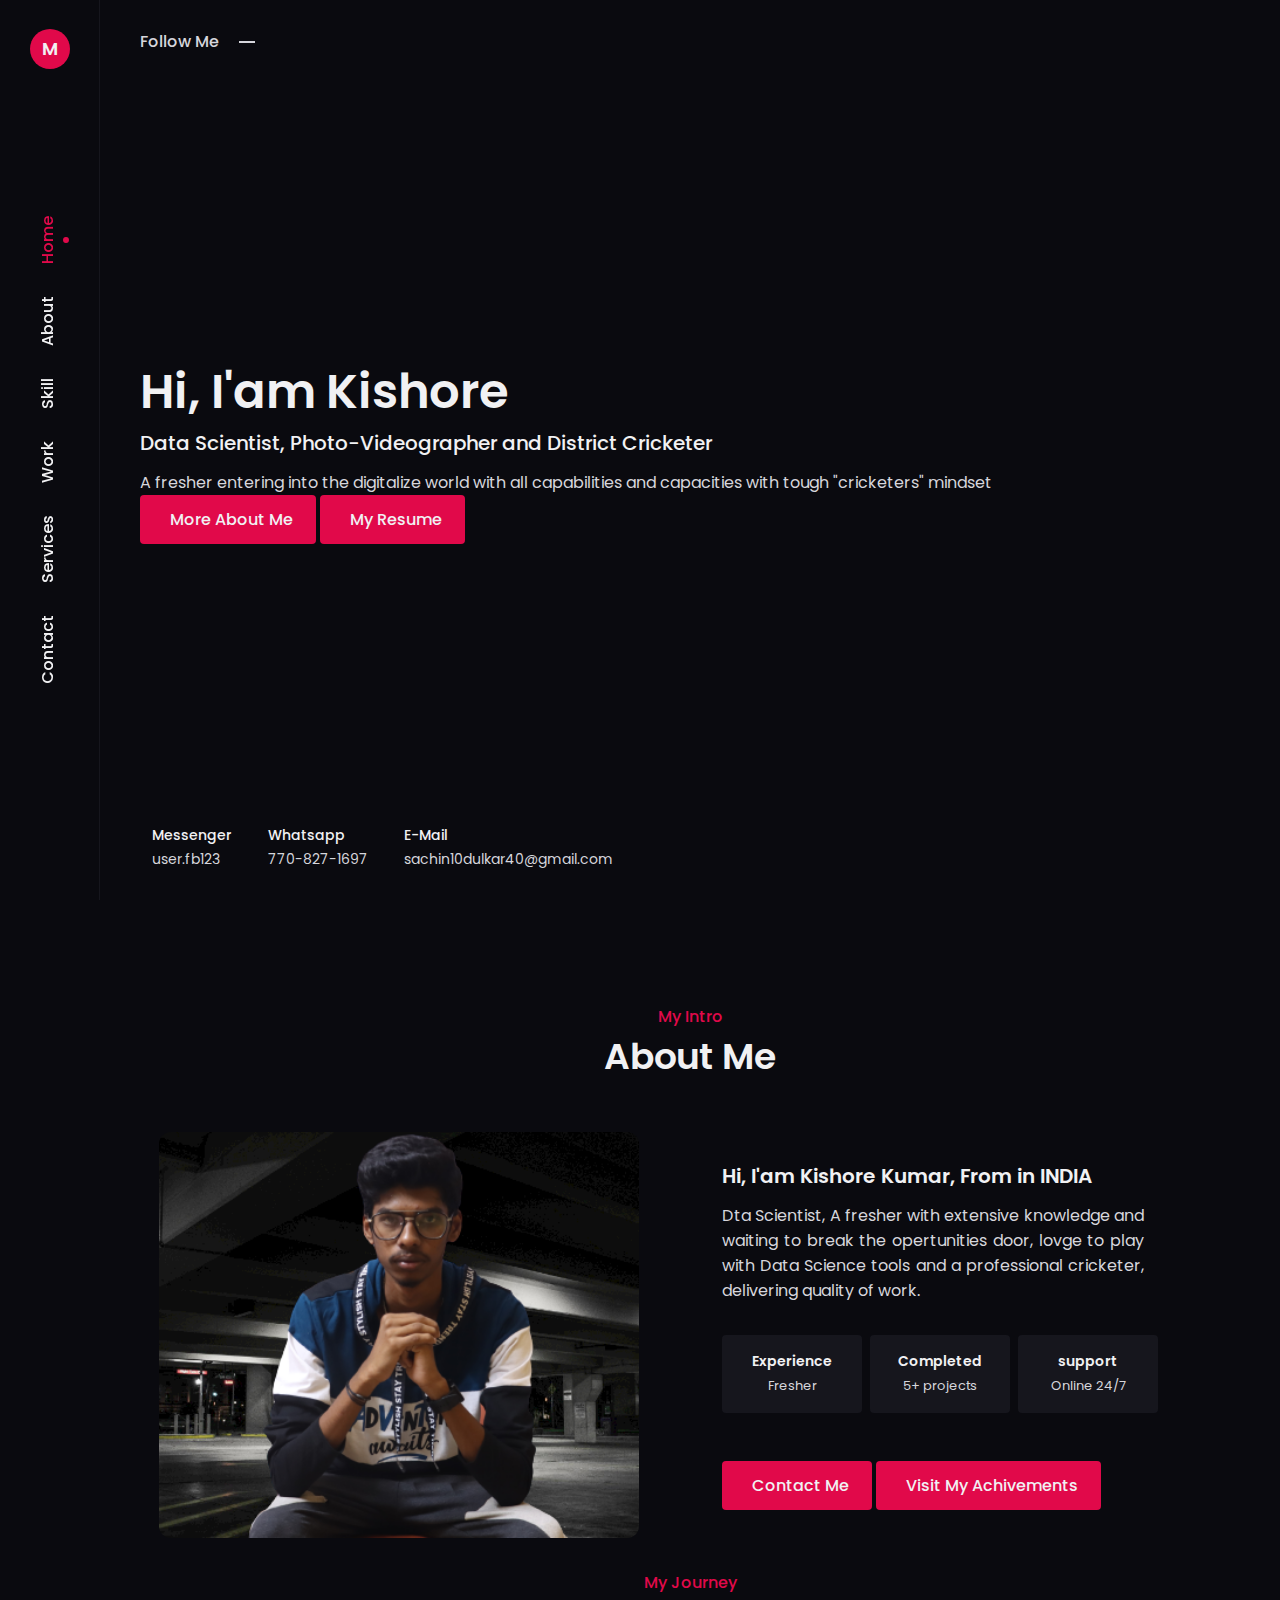
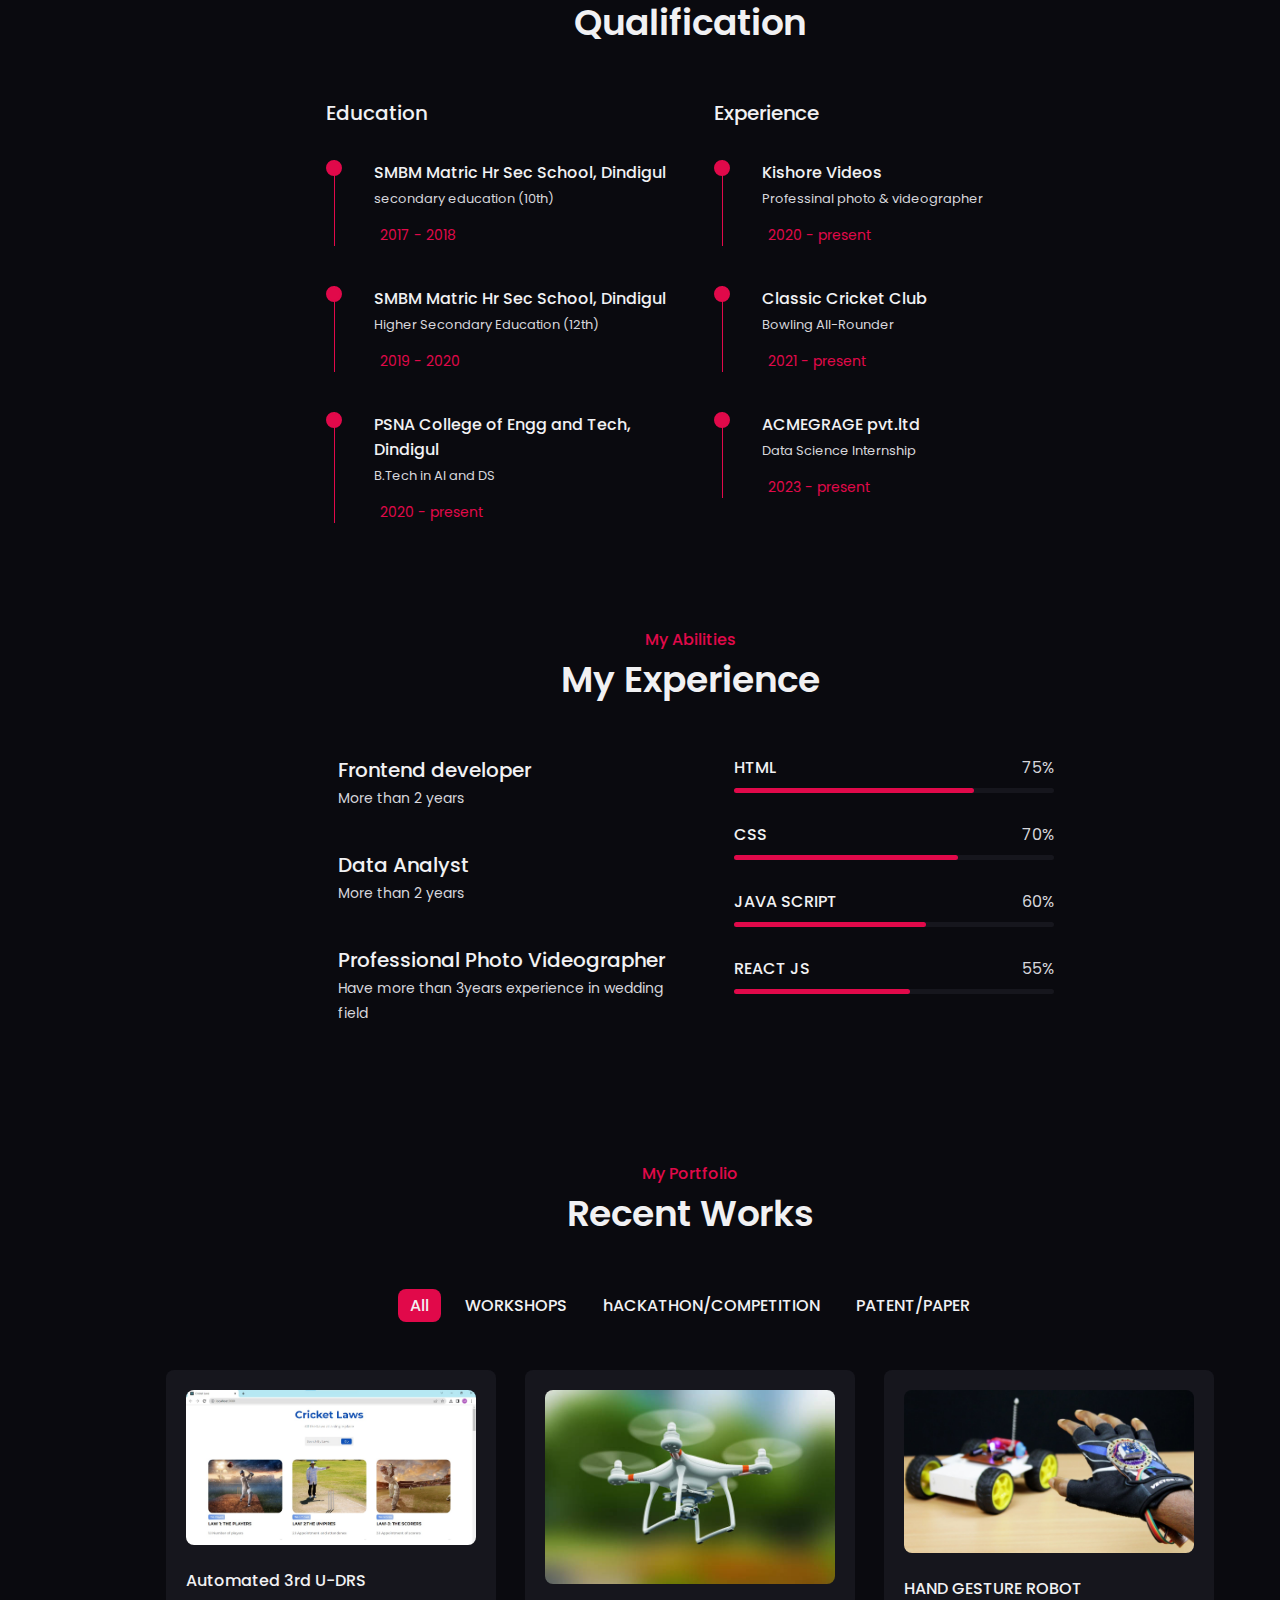
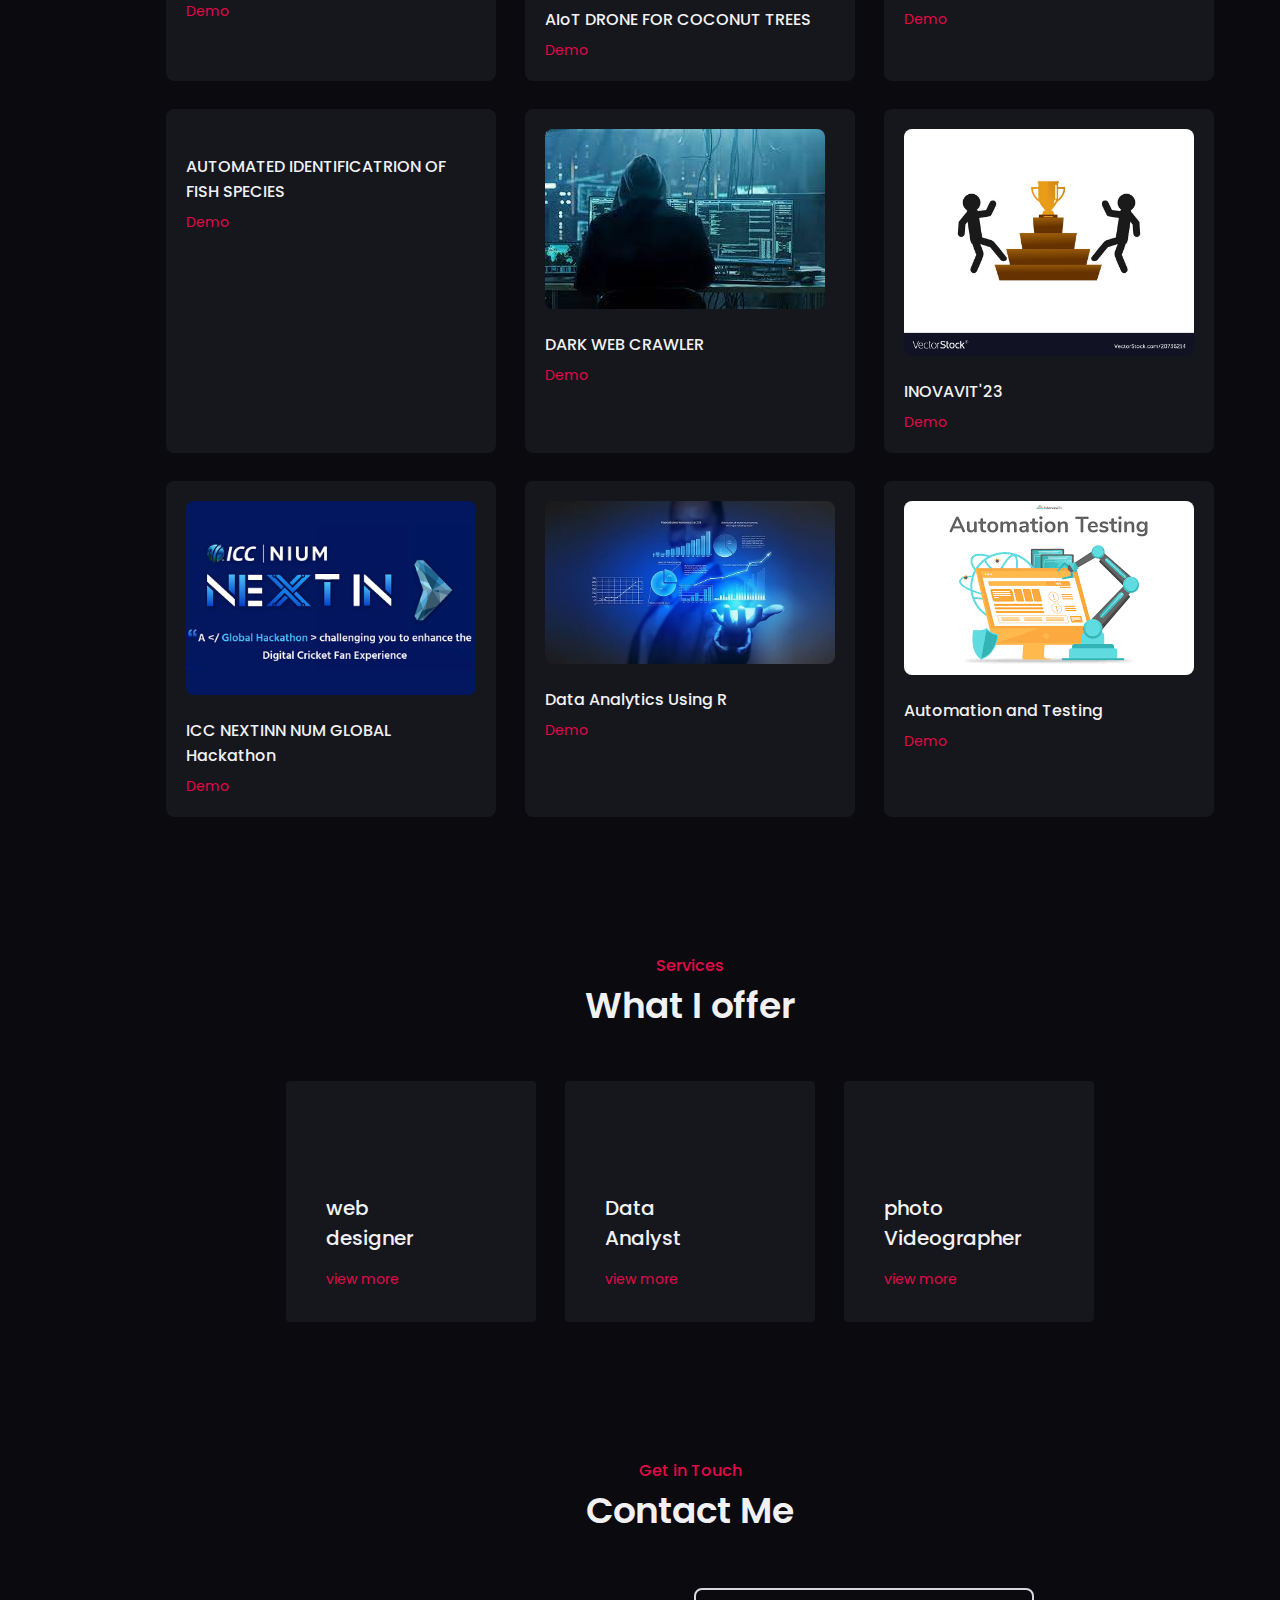
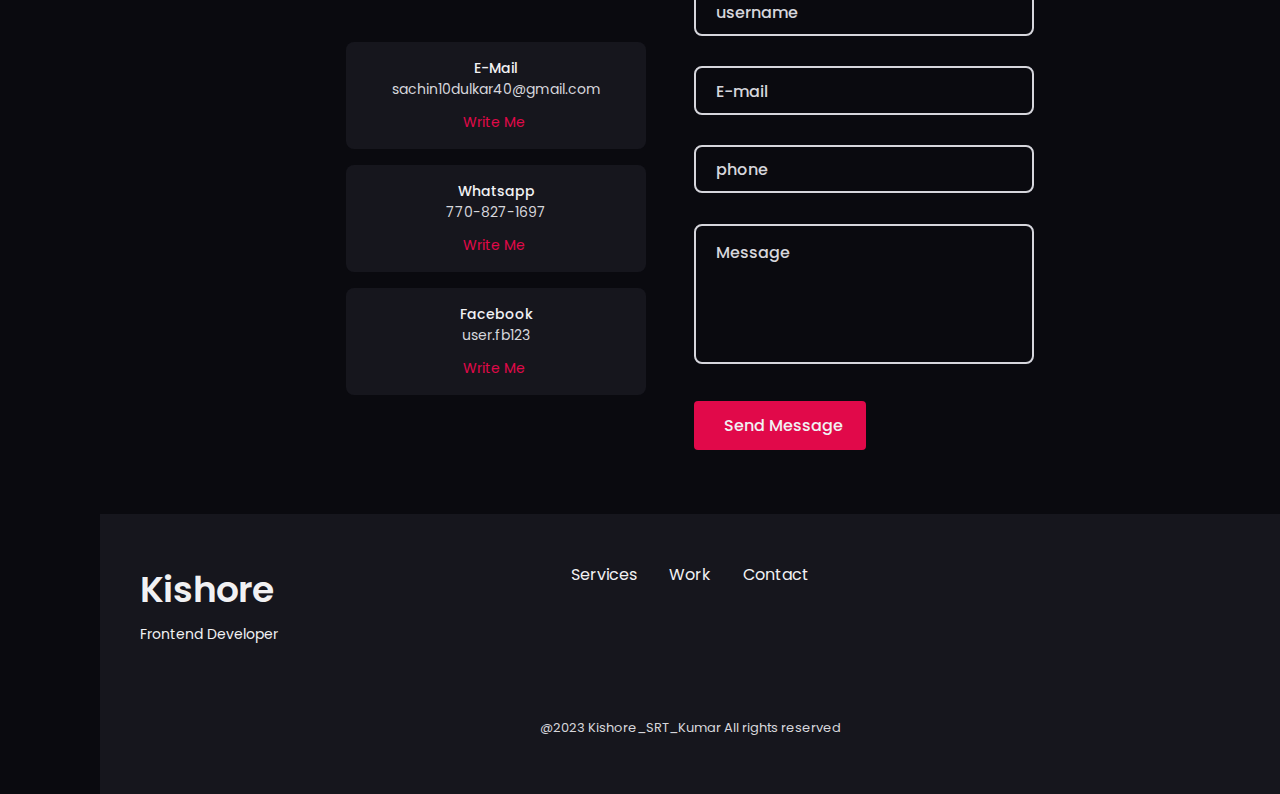
==== commit 073d2b74: "Update index.html" ====
--- a/index.html
+++ b/index.html
@@ -82,7 +82,7 @@
                     </div>
                 </div>
 
-                <img src="C:\Users\sachi\OneDrive\Desktop\main portfolio\home img.jpg" alt="" class="home__img">
+                <img src="home img.jpg" alt="" class="home__img">
                 <div class="home__data">
                     <h1 class="home__title">Hi, I'am Kishore</h1>
                     <h3 class="home__subtitle">Data Scientist, Photo-Videographer and District Cricketer</h3>
@@ -131,7 +131,7 @@
             <h2 data-heading="My Intro" class="section__title">About Me</h2>
 
             <div class="about__container container grid">
-                <img src="C:\Users\sachi\OneDrive\Desktop\main portfolio\home img.png" alt="" class="about__img">
+                <img src="home img.png" alt="" class="about__img">
 
                 <div class="about__data">
                     <h3 class="about__heading">Hi, I'am Kishore Kumar, From in INDIA</h3>
@@ -429,7 +429,7 @@
            </div>
            <div class="work__container container grid">
                <div class="work__card mix pandp">
-                   <img src="C:\Users\sachi\OneDrive\Desktop\main portfolio\drs IMAGE.jpeg" alt="" class="work__img">
+                   <img src="drs IMAGE.jpeg" alt="" class="work__img">
                    <h3 class="work__title">Automated 3rd U-DRS</h3>
                    <span class="work__button">Demo
                        <i class="uil uil-arrow-right work__button-icon"></i>
@@ -449,7 +449,7 @@
 
 
                <div class="work__card mix pandp">
-                <img src="C:\Users\sachi\OneDrive\Desktop\main portfolio\drone img.jpg" alt="" class="work__img">
+                <img src="drone img.jpg" alt="" class="work__img">
                 <h3 class="work__title">AIoT DRONE FOR COCONUT TREES</h3>
                 <span class="work__button">Demo
                     <i class="uil uil-arrow-right work__button-icon"></i>
@@ -468,7 +468,7 @@
 
 
                <div class="work__card mix workshop">
-                <img src="C:\Users\sachi\OneDrive\Desktop\main portfolio\bot.jpg" alt="" class="work__img">
+                <img src="bot.jpg" alt="" class="work__img">
                 <h3 class="work__title">HAND GESTURE ROBOT</h3>
                 <span class="work__button">Demo
                     <i class="uil uil-arrow-right work__button-icon"></i>
@@ -506,7 +506,7 @@
 
 
                <div class="work__card mix handc">
-                <img src="C:\Users\sachi\OneDrive\Desktop\main portfolio\dark web.jfif" alt="" class="work__img">
+                <img src="dark web.jfif" alt="" class="work__img">
                 <h3 class="work__title">DARK  WEB CRAWLER</h3>
                 <span class="work__button">Demo
                     <i class="uil uil-arrow-right work__button-icon"></i>
@@ -524,7 +524,7 @@
                </div>
               
                <div class="work__card mix handc">
-                    <img src="C:\Users\sachi\OneDrive\Desktop\main portfolio\competition.jpg" alt="" class="work__img">
+                    <img src="competition.jpg" alt="" class="work__img">
                     <h3 class="work__title">INOVAVIT'23</h3>
                     <span class="work__button">Demo
                         <i class="uil uil-arrow-right work__button-icon"></i>
@@ -542,7 +542,7 @@
                 </div>
                 
                 <div class="work__card mix handc">
-                        <img src="C:\Users\sachi\OneDrive\Desktop\main portfolio\icc.jpg" alt="" class="work__img">
+                        <img src="icc.jpg" alt="" class="work__img">
                         <h3 class="work__title">ICC NEXTINN NUM GLOBAL Hackathon</h3>
                         <span class="work__button">Demo
                             <i class="uil uil-arrow-right work__button-icon"></i>
@@ -560,7 +560,7 @@
                     </div>
                     
                     <div class="work__card mix workshop">
-                            <img src="C:\Users\sachi\OneDrive\Desktop\main portfolio\Data_Analytics.avif" alt="" class="work__img">
+                            <img src="Data_Analytics.avif" alt="" class="work__img">
                             <h3 class="work__title">Data Analytics Using R</h3>
                             <span class="work__button">Demo
                                 <i class="uil uil-arrow-right work__button-icon"></i>
@@ -578,7 +578,7 @@
                         </div>
                         
                         <div class="work__card mix workshop">
-                            <img src="C:\Users\sachi\OneDrive\Desktop\main portfolio\automation.png" alt="" class="work__img">
+                            <img src="automation.png" alt="" class="work__img">
                             <h3 class="work__title">Automation and Testing</h3>
                             <span class="work__button">Demo
                                 <i class="uil uil-arrow-right work__button-icon"></i>
@@ -605,7 +605,7 @@
             <div class="portfolio__popup-content grid">
                 <span class="portfolio__popup-close"><i class="uil uil-times"></i></span>
                 <div class="pp__thumbnail">
-                    <img src="C:\Users\VIDEOS\OneDrive\Desktop\portfolio\dark web.jfif" alt="" class="portfolio__popup-img">
+                    <img src="dark web.jfif" alt="" class="portfolio__popup-img">
                 </div>
                 <div class="portfolio__popup-info">
                     <div class="portfolio__popup-subtitle">Features - <span>Design</span></div>
@@ -869,9 +869,9 @@
     
 
     <!--===============mixupfilter==============-->
-    <script src ="C:\Users\sachi\OneDrive\Desktop\main portfolio\mixitup.min.js"></script>
+    <script src ="mixitup.min.js"></script>
 
     <!--===============main js==============-->
-    <script src="C:\Users\sachi\OneDrive\Desktop\main portfolio\main.js"></script>
+    <script src="main.js"></script>
 </body>
 </html>
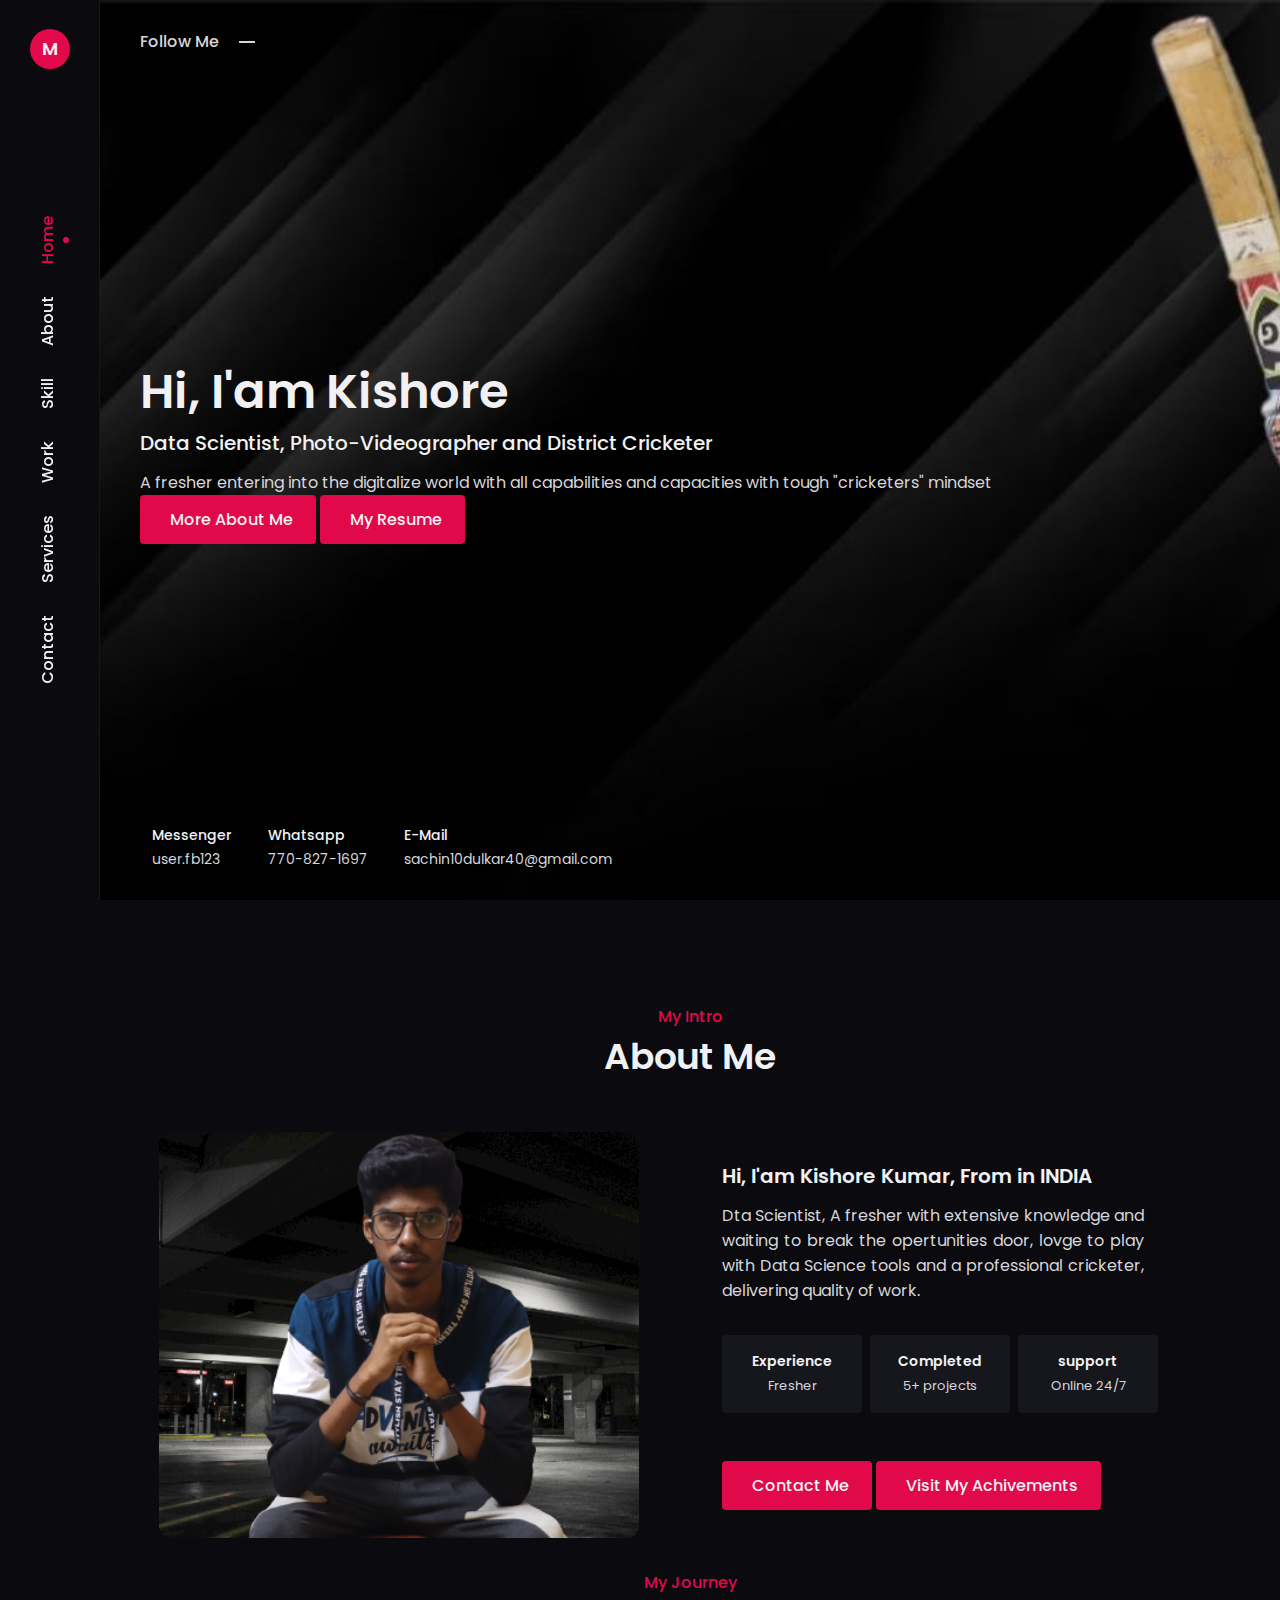
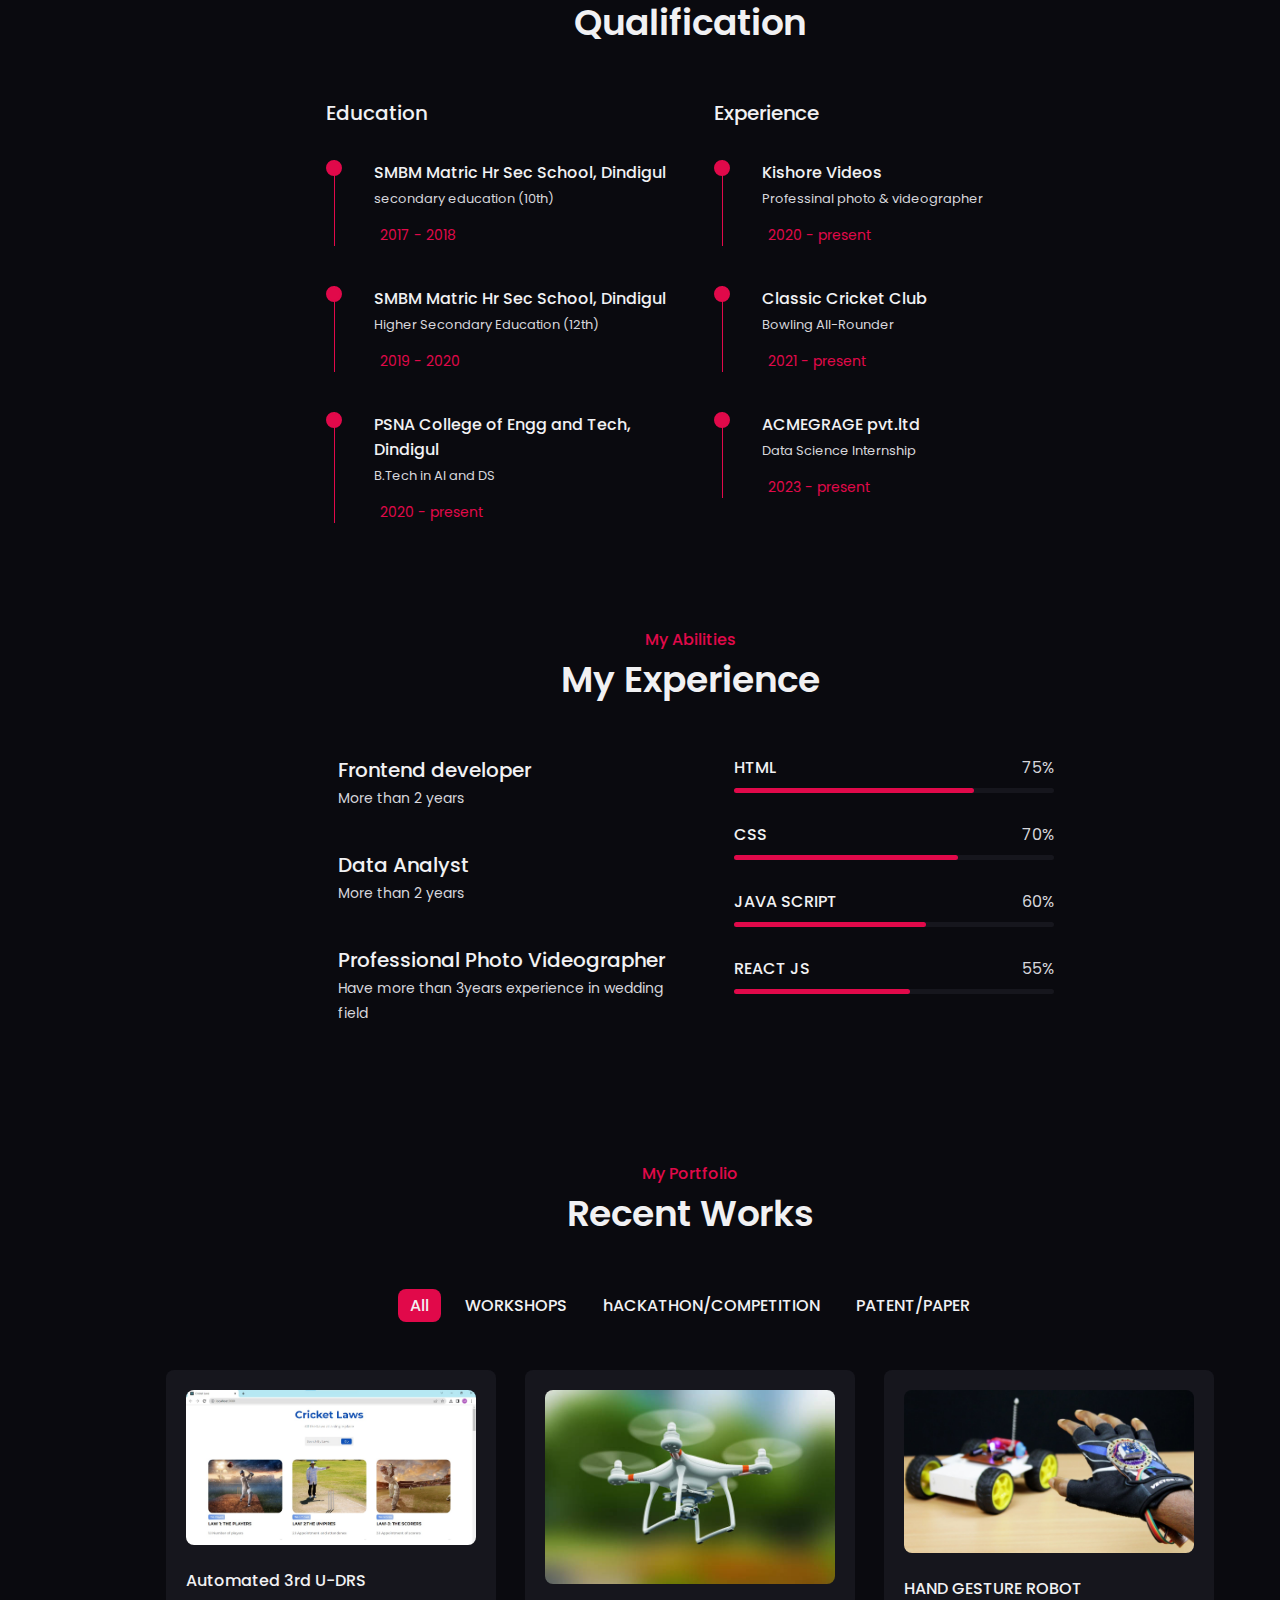
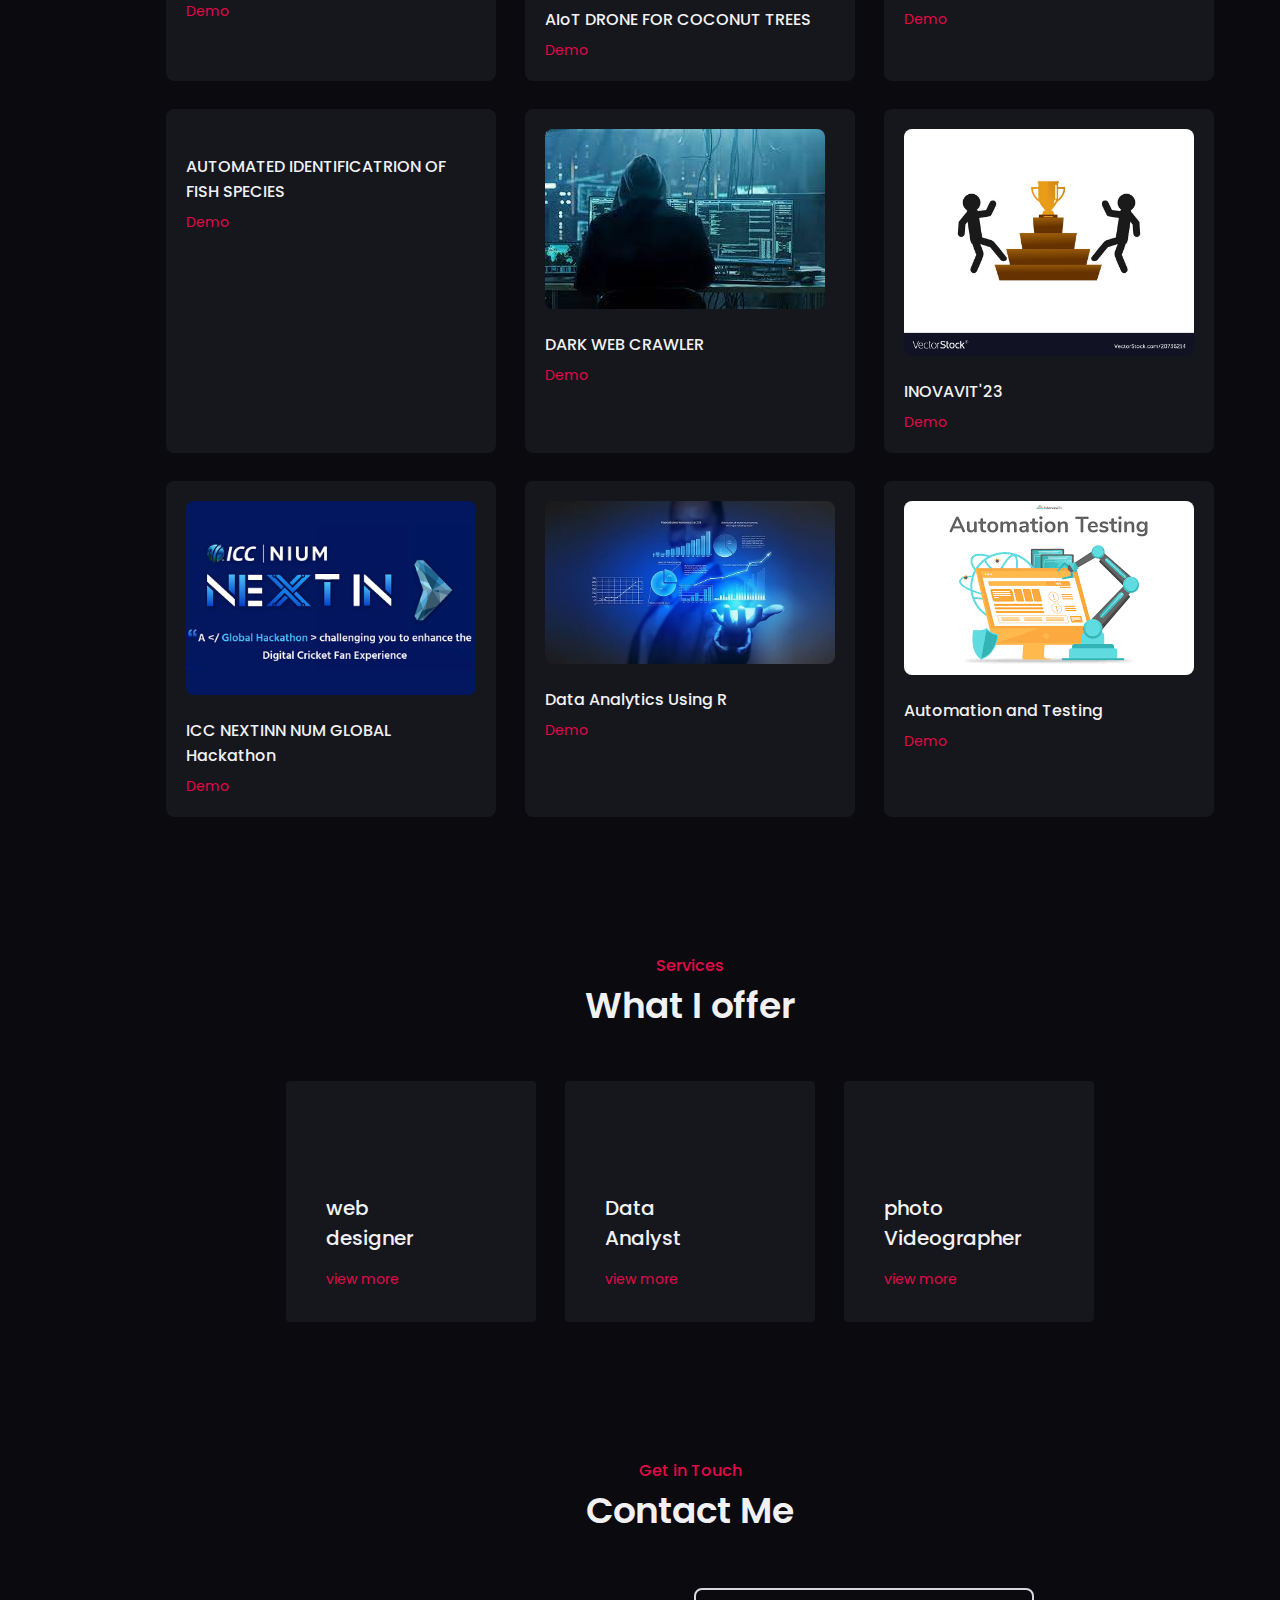
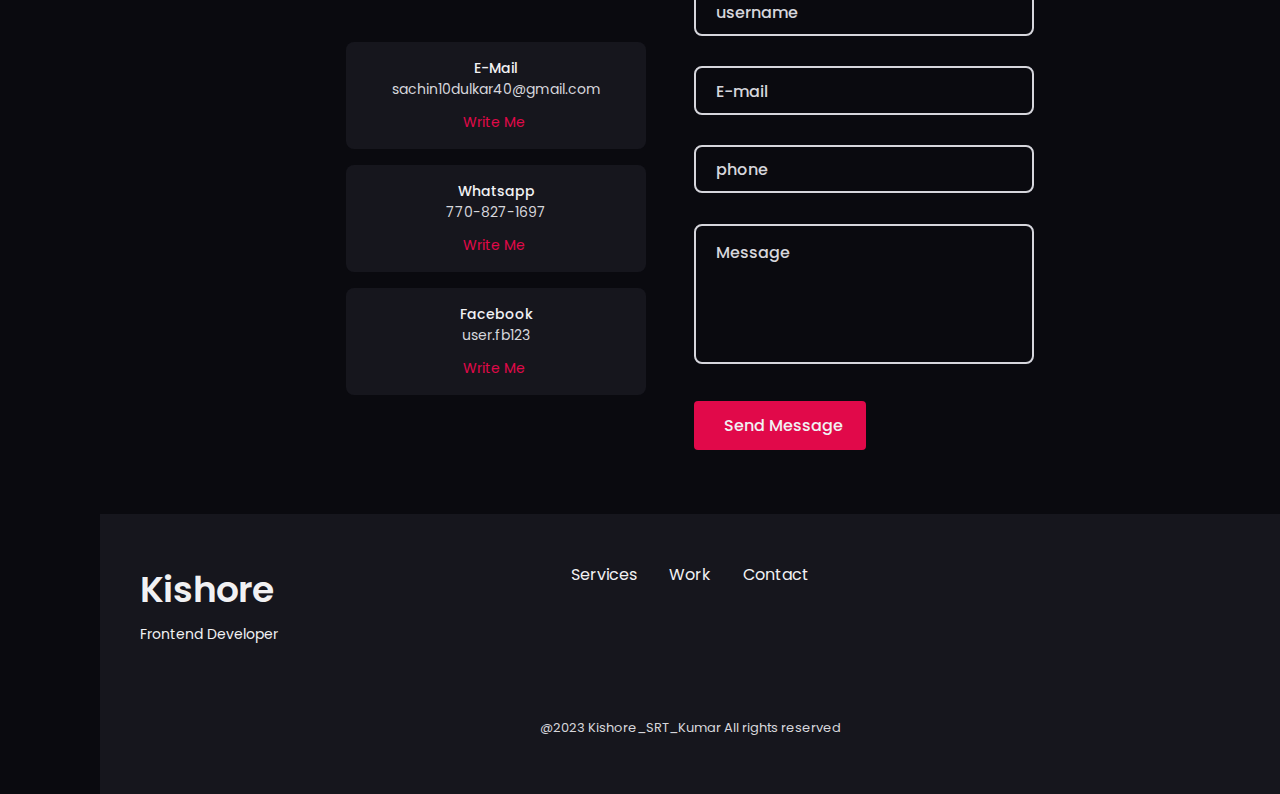
==== commit 26cfd7bc: "Update index.html" ====
--- a/index.html
+++ b/index.html
@@ -82,7 +82,6 @@
                     </div>
                 </div>
 
-                <img src="home img.jpg" alt="" class="home__img">
                 <div class="home__data">
                     <h1 class="home__title">Hi, I'am Kishore</h1>
                     <h3 class="home__subtitle">Data Scientist, Photo-Videographer and District Cricketer</h3>
@@ -90,7 +89,7 @@
                     <a href="#about" class="button"><i class="uil uil-user button__icon"></i>
                     More About Me
                     </a>
-                    <a href="https://drive.google.com/file/d/1rPDq2zQLN127MiNnjxz1izMd4BYCTi8-/view?usp=drive_link" class="button"><i class="uil uil-user button__icon"></i>
+                    <a href="https://drive.google.com/file/d/12PTtW_05sRwvcTimE4cw_FRYUaCxpe37/view?usp=drivesdk" class="button"><i class="uil uil-user button__icon"></i>
                     My Resume
                     </a>
                 </div>
--- a/style.css
+++ b/style.css
@@ -259,7 +259,7 @@
 
 /* ====================== home section ======================*/
 .home {
-    background: url('file:///C:/Users/sachi/OneDrive/Desktop/main%20portfolio/home%20img.jpg');
+    background: url('home img.jpg');
     background-size: cover;
     background-position: right right;
     height: 100vh;
@@ -311,9 +311,6 @@
     transform: translateY(.25rem);
 }
 
-.home__img {
-    display: none ;
-}
 
 .home__title {
     font-size: var(--biggest-font-size);
@@ -1464,4 +1461,4 @@
     .services__content {
         padding-right: 3.5rem;
     }
-}+}
